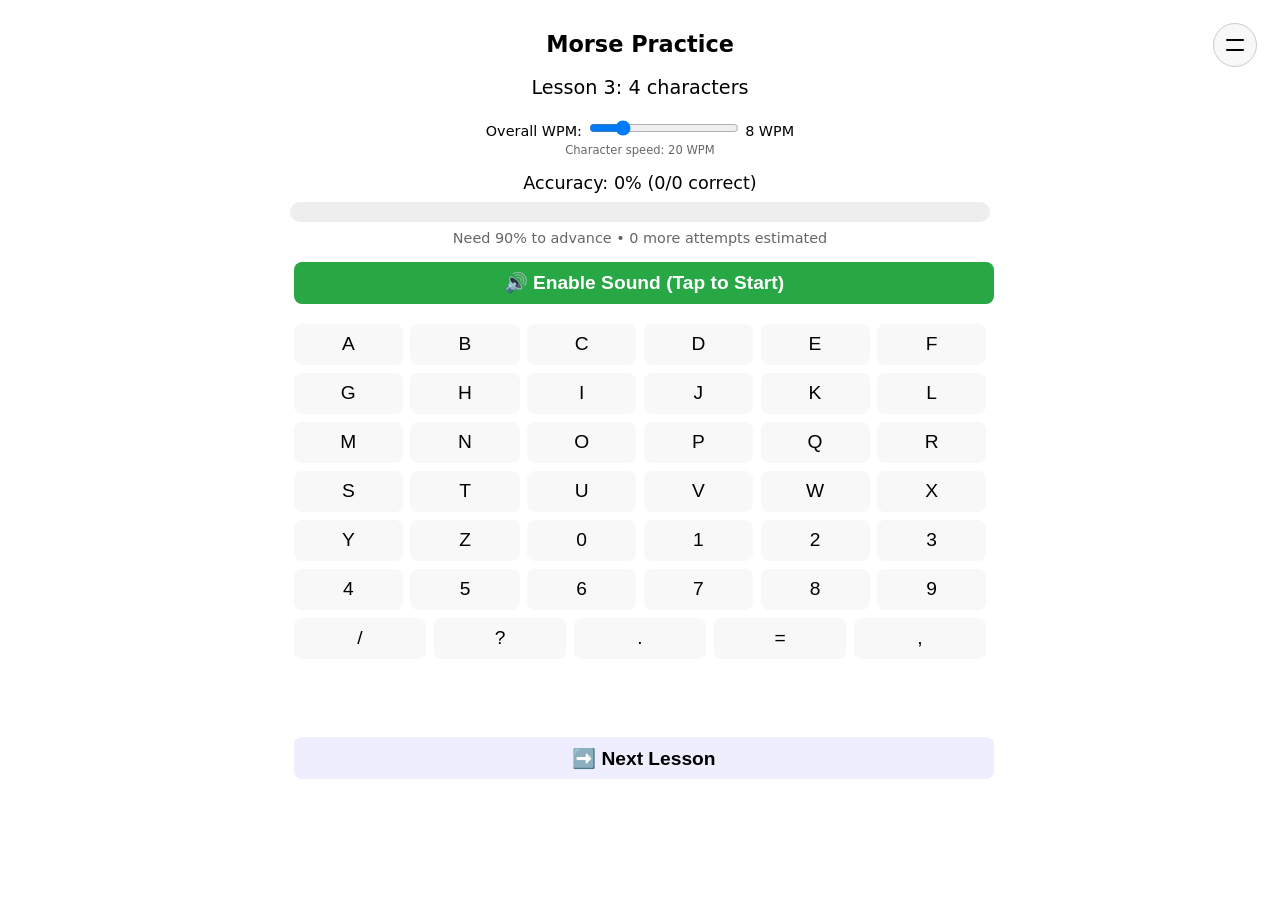
==== index.html @ 19faa591 "Merge pull request #1 from y-a-v-a/claude/update-mobile-sidebar-toggle-011CUVYRSQJaJ8c165e3fvhj Repl" ====
<!DOCTYPE html>
<html lang="en">
<head>
  <meta charset="UTF-8">
  <title>Morse Practice</title>
  <meta name="viewport" content="width=device-width, initial-scale=1">
  <link rel="icon" href="data:,">
  <style>
    /* Color Variables - Light Theme (Default) */
    :root {
      --bg-primary: #ffffff;
      --bg-secondary: #f8f9fa;
      --bg-button: #f8f8f8;
      --bg-button-special: #eef;
      --bg-selected: #e7f3ff;
      --text-primary: #000000;
      --text-secondary: #333333;
      --text-muted: #666666;
      --border-color: #ccc;
      --accent-blue: #007bff;
      --accent-blue-dark: #0056b3;
      --accent-purple: #6f42c1;
      --accent-green: #28a745;
      --accent-yellow: #ffc107;
      --accent-red: #dc3545;
      --progress-bar-bg: #eee;
      --history-day-bg: #e9ecef;
      --overlay-bg: rgba(0, 0, 0, 0.5);
      --drawer-bg: #ffffff;
      --drawer-shadow: rgba(0, 0, 0, 0.3);
      --lesson-completed-bg: #d4edda;
      --lesson-completed-text: #155724;
      --lesson-upcoming-bg: #e2e3e5;
      --lesson-upcoming-text: #6c757d;
    }

    /* Dark Theme */
    @media (prefers-color-scheme: dark) {
      :root {
        --bg-primary: #1a1a1a;
        --bg-secondary: #2d2d2d;
        --bg-button: #3a3a3a;
        --bg-button-special: #2a2a40;
        --bg-selected: #1e3a5f;
        --text-primary: #e0e0e0;
        --text-secondary: #d0d0d0;
        --text-muted: #999999;
        --border-color: #555;
        --accent-blue: #4a9eff;
        --accent-blue-dark: #357abd;
        --accent-purple: #9370db;
        --accent-green: #48d597;
        --accent-yellow: #ffd43b;
        --accent-red: #ff6b6b;
        --progress-bar-bg: #333;
        --history-day-bg: #3a3a3a;
        --overlay-bg: rgba(0, 0, 0, 0.7);
        --drawer-bg: #242424;
        --drawer-shadow: rgba(0, 0, 0, 0.6);
        --lesson-completed-bg: #1e4d2b;
        --lesson-completed-text: #7dffb3;
        --lesson-upcoming-bg: #3a3a3a;
        --lesson-upcoming-text: #999999;
      }
    }

    body {
      font-family: system-ui, sans-serif;
      padding: 1em;
      max-width: 700px;
      margin: auto;
      background-color: var(--bg-primary);
      color: var(--text-primary);
    }
    h1 { font-size: 1.4em; text-align: center; }
    #lessonInfo { text-align: center; margin: 1em 0; font-size: 1.2em; }
    button {
      font-size: 1.2em;
      padding: 0.4em 0.5em;
      margin: 0.2em;
      border-radius: 8px;
      border: 2px solid transparent;
      background: var(--bg-button);
      color: var(--text-primary);
      flex: 1 0 14%;
      transition: all 0.2s ease;
    }
    button.selected {
      font-weight: bold;
      border-color: var(--accent-blue) !important;
      background: var(--bg-selected);
    }
    #playBtn, #nextBtn {
      width: 100%;
      margin-top: 0.6em;
      font-weight: bold;
      background: var(--bg-button-special);
    }
    #keyboard {
      display: flex;
      flex-wrap: wrap;
      justify-content: center;
      margin-top: 1em;
    }
    #output {
      margin-top: 1em;
      font-size: 1.3em;
      text-align: center;
      min-height: 2em;
    }

    /* Progress Drawer Styles */
    .progress-section {
      margin-bottom: 1.5em;
      padding: 0.8em;
      background: var(--bg-secondary);
      border-radius: 8px;
      border-left: 4px solid var(--accent-blue);
    }
    .progress-section h3 {
      margin: 0 0 0.8em 0;
      font-size: 1.1em;
      color: var(--text-secondary);
    }
    .char-grid {
      display: flex;
      flex-wrap: wrap;
      gap: 0.3em;
      margin-top: 0.5em;
    }
    .char-item {
      width: 2.2em;
      height: 2.2em;
      display: flex;
      align-items: center;
      justify-content: center;
      border-radius: 4px;
      font-weight: bold;
      font-size: 0.9em;
      color: white;
    }
    .char-mastered { background: var(--accent-green); color: white; }
    .char-learning { background: var(--accent-yellow); color: #000; }
    .char-trouble { background: var(--accent-red); color: white; }
    .char-unlearned { background: #6c757d; color: white; }

    .history-bar {
      display: flex;
      align-items: end;
      gap: 0.2em;
      height: 50px;
      margin: 0.5em 0;
    }
    .history-day {
      flex: 1;
      background: var(--history-day-bg);
      min-height: 5px;
      border-radius: 2px;
    }
    .history-day.active {
      background: linear-gradient(to top, var(--accent-blue) 0%, var(--accent-blue-dark) 100%);
    }

    .lesson-roadmap {
      display: flex;
      flex-wrap: wrap;
      gap: 0.3em;
      margin-top: 0.5em;
    }
    .lesson-item {
      padding: 0.3em 0.6em;
      border-radius: 15px;
      font-size: 0.8em;
      font-weight: bold;
    }
    .lesson-completed { background: var(--lesson-completed-bg); color: var(--lesson-completed-text); }
    .lesson-current { background: var(--accent-blue); color: white; }
    .lesson-upcoming { background: var(--lesson-upcoming-bg); color: var(--lesson-upcoming-text); }

    /* Toggle Switch Styles */
    .toggle-switch {
      position: relative;
      display: inline-block;
      width: 50px;
      height: 26px;
    }
    .toggle-switch input {
      opacity: 0;
      width: 0;
      height: 0;
    }
    .toggle-slider {
      position: absolute;
      cursor: pointer;
      top: 0;
      left: 0;
      right: 0;
      bottom: 0;
      background-color: var(--border-color);
      transition: 0.3s;
      border-radius: 26px;
    }
    .toggle-slider:before {
      position: absolute;
      content: "";
      height: 20px;
      width: 20px;
      left: 3px;
      bottom: 3px;
      background-color: white;
      transition: 0.3s;
      border-radius: 50%;
    }
    input:checked + .toggle-slider {
      background-color: var(--accent-purple);
    }
    input:checked + .toggle-slider:before {
      transform: translateX(24px);
    }

    /* Additional UI Elements */
    #progressToggle {
      background: var(--bg-button);
      border: 1px solid var(--border-color);
      color: var(--text-primary);
      position: relative;
    }

    /* Two horizontal lines icon */
    #progressToggle::before,
    #progressToggle::after {
      content: "";
      position: absolute;
      left: 50%;
      transform: translateX(-50%);
      width: 18px;
      height: 2px;
      background-color: var(--text-primary);
      border-radius: 1px;
    }

    #progressToggle::before {
      top: 15px;
    }

    #progressToggle::after {
      bottom: 15px;
    }

    #progressBar {
      background: var(--progress-bar-bg);
    }

    #progressOverlay {
      background: var(--overlay-bg);
    }

    #progressDrawer {
      background: var(--drawer-bg);
      box-shadow: -2px 0 10px var(--drawer-shadow);
      color: var(--text-primary);
    }

    #closeProgress {
      color: var(--text-primary);
    }

    #enableAudioBtn {
      background: var(--accent-green);
    }

    #resetProgress {
      background: var(--accent-red);
    }

    input[type="range"] {
      accent-color: var(--accent-blue);
    }

    /* Keyboard key states */
    button.key-neutral {
      background-color: var(--bg-button);
      border-color: transparent;
    }
    button.key-good {
      background-color: #d4edda;
      border-color: var(--accent-green);
    }
    button.key-medium {
      background-color: #fff3cd;
      border-color: var(--accent-yellow);
    }
    button.key-poor {
      background-color: #f8d7da;
      border-color: var(--accent-red);
    }

    @media (prefers-color-scheme: dark) {
      button.key-good {
        background-color: #1e4d2b;
        border-color: var(--accent-green);
      }
      button.key-medium {
        background-color: #4d4520;
        border-color: var(--accent-yellow);
      }
      button.key-poor {
        background-color: #4d1e23;
        border-color: var(--accent-red);
      }
    }

    @media (min-width: 768px) {
      #progressDrawer {
        width: 350px;
        max-width: 350px;
      }
    }
  </style>
</head>
<body>
  <h1>Morse Practice</h1>
  <button id="progressToggle" style="position: absolute; top: 1em; right: 1em; border-radius: 50%; width: 44px; height: 44px; font-size: 1.2em; cursor: pointer; z-index: 1001; display: flex; align-items: center; justify-content: center;"></button>
  <div id="lessonInfo">
    Lesson <span id="lessonNum"></span>: <span id="chars"></span>
  </div>

  <div id="settings" style="text-align: center; margin: 1em 0; font-size: 0.9em;">
    <div>Overall WPM: <input type="range" id="wpmSlider" min="5" max="20" step="1" style="width: min(150px, 60vw); max-width: 150px;">
    <span id="wpmValue"></span> WPM</div>
    <div style="font-size: 0.8em; color: #666; margin-top: 0.3em;">Character speed: 20 WPM</div>
  </div>

  <div id="progress" style="text-align: center; margin: 1em 0;">
    <div id="sessionStats" style="font-size: 1.1em; margin-bottom: 0.5em;">
      Accuracy: <span id="accuracy">0</span>% (<span id="correctCount">0</span>/<span id="totalCount">0</span> correct)
    </div>
    <div id="progressBar" style="width: 100%; border-radius: 10px; height: 20px; margin: 0.5em 0;">
      <div id="progressFill" style="width: 0%; background: linear-gradient(90deg, #ff6b6b, #feca57, #48dbfb, #0abde3); height: 100%; border-radius: 10px; transition: width 0.3s;"></div>
    </div>
    <div id="advanceInfo" style="font-size: 0.9em; color: var(--text-muted);">
      Need 90% to advance • <span id="estimatedAttempts">0</span> more attempts estimated
    </div>
  </div>

  <button id="enableAudioBtn" style="display: none; width: 100%; color: white; font-weight: bold; margin-top: 0.6em;">🔊 Enable Sound (Tap to Start)</button>
  <button id="playBtn">🔊 Play Character</button>
  <div id="keyboard"></div>
  <div id="output"></div>
  <button id="nextBtn">➡️ Next Lesson</button>

  <!-- Progress Drawer -->
  <div id="progressOverlay" style="display: none; position: fixed; top: 0; left: 0; width: 100%; height: 100%; z-index: 1000;"></div>
  <div id="progressDrawer" style="position: fixed; top: 0; right: -100%; width: 80%; max-width: 350px; height: 100%; z-index: 1002; transition: right 0.3s ease; overflow-y: auto;">
    <div style="padding: 1em;">
      <div style="display: flex; justify-content: space-between; align-items: center; margin-bottom: 1em; border-bottom: 1px solid var(--border-color); padding-bottom: 0.5em;">
        <h2 style="margin: 0; font-size: 1.3em;">Progress Insights</h2>
        <button id="closeProgress" style="background: none; border: none; font-size: 1.5em; cursor: pointer; padding: 0.2em;">×</button>
      </div>

      <div id="progressContent">
        <!-- Session Overview -->
        <div class="progress-section">
          <h3>Current Session</h3>
          <div style="font-size: 1.1em; margin-bottom: 0.5em;">
            <strong>Lesson <span id="drawerLessonNum">1</span></strong>
          </div>
          <div style="margin-bottom: 0.3em;">
            Accuracy: <strong><span id="drawerAccuracy">0</span>%</strong> (<span id="drawerCorrect">0</span>/<span id="drawerTotal">0</span>)
          </div>
          <div style="font-size: 0.9em; color: var(--text-muted);">
            <span id="drawerEstimate">0</span> attempts to advance
          </div>
        </div>

        <!-- Character Mastery -->
        <div class="progress-section">
          <h3>Character Mastery</h3>
          <div id="characterMastery">
            <!-- Character grid will be populated by JavaScript -->
          </div>
          <div style="margin-top: 0.8em; font-size: 0.8em; color: var(--text-muted);">
            🟢 Mastered ≥85% • 🟡 Learning ≥60% • 🔴 Needs Practice &lt;60% • ⚫ Not Started
          </div>
        </div>

        <!-- Learning History -->
        <div class="progress-section">
          <h3>7-Day Practice History</h3>
          <div id="practiceHistory">
            <div class="history-bar" id="historyChart">
              <!-- History bars will be populated by JavaScript -->
            </div>
            <div style="font-size: 0.8em; color: var(--text-muted); text-align: center;">
              Last 7 days
            </div>
          </div>
          <div style="margin-top: 0.8em;">
            <div>Total Characters Mastered: <strong><span id="totalMastered">0</span></strong></div>
            <div>Lessons Completed: <strong><span id="lessonsCompleted">0</span></strong></div>
          </div>
        </div>

        <!-- Lesson Roadmap -->
        <div class="progress-section">
          <h3>Koch Method Progress</h3>
          <div id="lessonRoadmap">
            <!-- Lesson items will be populated by JavaScript -->
          </div>
          <div style="margin-top: 0.8em; font-size: 0.9em; color: var(--text-muted);">
            Next characters to learn: <strong><span id="nextChars">-</span></strong>
          </div>
        </div>

        <!-- Keyboard Settings -->
        <div class="progress-section" style="border-left-color: var(--accent-purple);">
          <h3>Keyboard Settings</h3>
          <div style="display: flex; justify-content: space-between; align-items: center; margin-bottom: 0.5em;">
            <div>
              <div style="font-weight: bold; margin-bottom: 0.3em;">Randomize Order</div>
              <div style="font-size: 0.85em; color: var(--text-muted);">Prevents memorizing by position</div>
            </div>
            <label class="toggle-switch">
              <input type="checkbox" id="keyboardRandomToggle">
              <span class="toggle-slider"></span>
            </label>
          </div>
        </div>

        <!-- Reset Progress -->
        <div class="progress-section" style="border-left-color: var(--accent-red);">
          <h3>Reset Progress</h3>
          <div style="margin-bottom: 0.8em; font-size: 0.9em; color: var(--text-muted);">
            This will clear all your progress data, statistics, and reset you back to lesson 1.
          </div>
          <button id="resetProgress" style="color: white; border: none; padding: 0.6em 1.2em; border-radius: 6px; font-weight: bold; cursor: pointer; width: 100%;">
            🗑️ Reset All Progress
          </button>
        </div>
      </div>
    </div>
  </div>

<script>
const lessons = [
  ["K","M"], ["K","M","R"], ["K","M","R","S"], ["K","M","R","S","U"],
  ["K","M","R","S","U","A"], ["K","M","R","S","U","A","P"],
  ["K","M","R","S","U","A","P","T"], ["K","M","R","S","U","A","P","T","L"],
  ["K","M","R","S","U","A","P","T","L","O"],
  ["K","M","R","S","U","A","P","T","L","O","W"],
  ["K","M","R","S","U","A","P","T","L","O","W","I"],
  ["K","M","R","S","U","A","P","T","L","O","W","I","N"],
  ["K","M","R","S","U","A","P","T","L","O","W","I","N","J"],
  ["K","M","R","S","U","A","P","T","L","O","W","I","N","J","E"],
  ["K","M","R","S","U","A","P","T","L","O","W","I","N","J","E","F"],
  ["K","M","R","S","U","A","P","T","L","O","W","I","N","J","E","F","0"],
  ["K","M","R","S","U","A","P","T","L","O","W","I","N","J","E","F","0","Y"],
  ["K","M","R","S","U","A","P","T","L","O","W","I","N","J","E","F","0","Y","V"],
  ["K","M","R","S","U","A","P","T","L","O","W","I","N","J","E","F","0","Y","V","G"],
  ["K","M","R","S","U","A","P","T","L","O","W","I","N","J","E","F","0","Y","V","G","5"],
  ["K","M","R","S","U","A","P","T","L","O","W","I","N","J","E","F","0","Y","V","G","5","/"],
  ["K","M","R","S","U","A","P","T","L","O","W","I","N","J","E","F","0","Y","V","G","5","/","Q"],
  ["K","M","R","S","U","A","P","T","L","O","W","I","N","J","E","F","0","Y","V","G","5","/","Q","9"],
  ["K","M","R","S","U","A","P","T","L","O","W","I","N","J","E","F","0","Y","V","G","5","/","Q","9","Z"],
  ["K","M","R","S","U","A","P","T","L","O","W","I","N","J","E","F","0","Y","V","G","5","/","Q","9","Z","H"],
  ["K","M","R","S","U","A","P","T","L","O","W","I","N","J","E","F","0","Y","V","G","5","/","Q","9","Z","H","3"],
  ["K","M","R","S","U","A","P","T","L","O","W","I","N","J","E","F","0","Y","V","G","5","/","Q","9","Z","H","3","8"],
  ["K","M","R","S","U","A","P","T","L","O","W","I","N","J","E","F","0","Y","V","G","5","/","Q","9","Z","H","3","8","B"],
  ["K","M","R","S","U","A","P","T","L","O","W","I","N","J","E","F","0","Y","V","G","5","/","Q","9","Z","H","3","8","B","?"],
  ["K","M","R","S","U","A","P","T","L","O","W","I","N","J","E","F","0","Y","V","G","5","/","Q","9","Z","H","3","8","B","?","4"],
  ["K","M","R","S","U","A","P","T","L","O","W","I","N","J","E","F","0","Y","V","G","5","/","Q","9","Z","H","3","8","B","?","4","2"],
  ["K","M","R","S","U","A","P","T","L","O","W","I","N","J","E","F","0","Y","V","G","5","/","Q","9","Z","H","3","8","B","?","4","2","7"],
  ["K","M","R","S","U","A","P","T","L","O","W","I","N","J","E","F","0","Y","V","G","5","/","Q","9","Z","H","3","8","B","?","4","2","7","C"],
  ["K","M","R","S","U","A","P","T","L","O","W","I","N","J","E","F","0","Y","V","G","5","/","Q","9","Z","H","3","8","B","?","4","2","7","C","1"],
  ["K","M","R","S","U","A","P","T","L","O","W","I","N","J","E","F","0","Y","V","G","5","/","Q","9","Z","H","3","8","B","?","4","2","7","C","1","D"],
  ["K","M","R","S","U","A","P","T","L","O","W","I","N","J","E","F","0","Y","V","G","5","/","Q","9","Z","H","3","8","B","?","4","2","7","C","1","D","6"],
  ["K","M","R","S","U","A","P","T","L","O","W","I","N","J","E","F","0","Y","V","G","5","/","Q","9","Z","H","3","8","B","?","4","2","7","C","1","D","6","X"],
  ["K","M","R","S","U","A","P","T","L","O","W","I","N","J","E","F","0","Y","V","G","5","/","Q","9","Z","H","3","8","B","?","4","2","7","C","1","D","6","X","="],
  ["K","M","R","S","U","A","P","T","L","O","W","I","N","J","E","F","0","Y","V","G","5","/","Q","9","Z","H","3","8","B","?","4","2","7","C","1","D","6","X","=","."],
  ["K","M","R","S","U","A","P","T","L","O","W","I","N","J","E","F","0","Y","V","G","5","/","Q","9","Z","H","3","8","B","?","4","2","7","C","1","D","6","X","=",".",","]
];

let lesson = parseInt(localStorage.getItem("lesson") || "2"); // Start at lesson 3 (K,M,R,S)
let correct = 0, total = 0;
const characterWPM = 20;
let overallWPM = parseInt(localStorage.getItem("overallWPM") || "8");
const dot = 1.2 / characterWPM;
const charSpacing = 3 * dot; // Standard 3-dot spacing between characters
const wordSpacing = 7 * dot; // Standard 7-dot spacing between words
let farnsworthCharSpacing = (60 / (overallWPM * 5)) - (60 / (characterWPM * 5)); // Extra spacing for Farnsworth

// Character accuracy tracking
let charStats = JSON.parse(localStorage.getItem("charStats") || "{}");

// Session history tracking
let sessionHistory = JSON.parse(localStorage.getItem("sessionHistory") || "[]");

function updateCharStats(char, wasCorrect) {
  if (!charStats[char]) {
    charStats[char] = { correct: 0, total: 0 };
  }
  charStats[char].total++;
  if (wasCorrect) charStats[char].correct++;
  localStorage.setItem("charStats", JSON.stringify(charStats));
}

function getCharAccuracy(char) {
  const stats = charStats[char];
  return stats ? (stats.total > 0 ? Math.round((stats.correct / stats.total) * 100) : 0) : 0;
}

function saveSessionData() {
  const sessionData = {
    date: new Date().toISOString().split('T')[0],
    lesson: lesson + 1,
    accuracy: total > 0 ? Math.round((correct / total) * 100) : 0,
    correct: correct,
    total: total,
    overallWPM: overallWPM,
    timestamp: Date.now()
  };

  // Add to session history (keep last 30 sessions)
  sessionHistory.push(sessionData);
  if (sessionHistory.length > 30) {
    sessionHistory = sessionHistory.slice(-30);
  }
  localStorage.setItem("sessionHistory", JSON.stringify(sessionHistory));
}

const morseMap = {
  A: ".-", B: "-...", C: "-.-.", D: "-..", E: ".", F: "..-.",
  G: "--.", H: "....", I: "..", J: ".---", K: "-.-", L: ".-..",
  M: "--", N: "-.", O: "---", P: ".--.", Q: "--.-", R: ".-.",
  S: "...", T: "-", U: "..-", V: "...-", W: ".--", X: "-..-",
  Y: "-.--", Z: "--..",
  "0": "-----","1": ".----","2": "..---","3": "...--","4": "....-",
  "5": ".....","6": "-....","7": "--...","8": "---..","9": "----.",
  "/": "-..-.","?": "..--..","=": "-...-",".": ".-.-.-",",": "--..--"
};

// Global AudioContext (created on first user interaction for iOS compatibility)
let audioContext = null;
let audioEnabled = false;

function initAudioContext() {
  if (!audioContext) {
    audioContext = new (window.AudioContext || window.webkitAudioContext)();
  }
  // Always call resume() to ensure context is running (required for iOS Safari)
  // iOS Safari creates AudioContext in 'suspended' state by default
  if (audioContext.state !== 'running') {
    return audioContext.resume();
  }
  return Promise.resolve();
}

// Test audio by playing a very short silent tone to "unlock" iOS audio
function enableAudio() {
  return initAudioContext().then(() => {
    // Play a very short, almost silent test tone to unlock audio on iOS
    const osc = audioContext.createOscillator();
    const gain = audioContext.createGain();
    osc.connect(gain);
    gain.connect(audioContext.destination);
    gain.gain.value = 0.01; // Very quiet
    osc.frequency.value = 600;
    osc.start();
    osc.stop(audioContext.currentTime + 0.05); // 50ms
    audioEnabled = true;
  });
}

function playMorse(char) {
  const code = morseMap[char];
  if (!code) return;

  // Ensure audio is initialized
  if (!audioEnabled) {
    initAudioContext().then(() => {
      playMorseInternal(char, code);
    });
  } else {
    playMorseInternal(char, code);
  }
}

function playMorseInternal(char, code) {
  const osc = audioContext.createOscillator();
  const gain = audioContext.createGain();
  osc.connect(gain); gain.connect(audioContext.destination);
  osc.frequency.value = 600; osc.start();
  let t = 0;

  // Play character at full speed
  for (let i = 0; i < code.length; i++) {
    const s = code[i];
    gain.gain.setValueAtTime(1, audioContext.currentTime + t);
    t += (s === "." ? dot : 3 * dot);
    gain.gain.setValueAtTime(0, audioContext.currentTime + t);
    if (i < code.length - 1) t += dot; // Inter-element spacing
  }

  // Add Farnsworth spacing after character (if overall WPM < character WPM)
  if (overallWPM < characterWPM) {
    t += Math.max(0, farnsworthCharSpacing);
  } else {
    t += charSpacing; // Standard spacing
  }

  osc.stop(audioContext.currentTime + t);
}

function updateLesson() {
  document.getElementById("lessonNum").textContent = lesson+1;
  // Hide the character list - students must learn by sound only
  document.getElementById("chars").textContent = `${lessons[lesson].length} characters`;
  updateProgressDisplay();
}

function updateProgressDisplay() {
  const accuracy = total > 0 ? Math.round((correct / total) * 100) : 0;
  const progressPercent = Math.min(100, (accuracy / 90) * 100);

  document.getElementById("accuracy").textContent = accuracy;
  document.getElementById("correctCount").textContent = correct;
  document.getElementById("totalCount").textContent = total;
  document.getElementById("progressFill").style.width = progressPercent + "%";

  // Estimate attempts needed to reach 90%
  let estimatedAttempts = 0;
  if (accuracy < 90 && total > 0) {
    const targetCorrect = Math.ceil(0.9 * (total + estimatedAttempts));
    estimatedAttempts = Math.max(0, targetCorrect - correct);
    if (estimatedAttempts === 0) estimatedAttempts = Math.ceil((9 * total - 10 * correct) / 1);
  }

  document.getElementById("estimatedAttempts").textContent = estimatedAttempts;

  // Update color based on accuracy
  const progressFill = document.getElementById("progressFill");
  if (accuracy >= 90) {
    progressFill.style.background = "#0abde3";
  } else if (accuracy >= 70) {
    progressFill.style.background = "#feca57";
  } else {
    progressFill.style.background = "#ff6b6b";
  }
}

function updateWPMDisplay() {
  document.getElementById("wpmSlider").value = overallWPM;
  document.getElementById("wpmValue").textContent = overallWPM;
}

updateLesson();
updateWPMDisplay();
updateCharacterKeyboard();

// Check if we need to show the "Enable Audio" button (iOS/Safari detection)
const enableAudioBtn = document.getElementById("enableAudioBtn");
const playBtn = document.getElementById("playBtn");

// Show enable button on first load if audio not yet enabled
if (!audioEnabled) {
  enableAudioBtn.style.display = "block";
  playBtn.style.display = "none";
}

// Enable Audio button handler
enableAudioBtn.onclick = () => {
  enableAudio().then(() => {
    enableAudioBtn.style.display = "none";
    playBtn.style.display = "block";
    // Optionally play a test character
    const testChar = lessons[lesson][0];
    currentChar = testChar;
    playMorse(testChar);
  }).catch(err => {
    console.error("Failed to enable audio:", err);
    alert("Failed to enable audio. Please check your device settings.");
  });
};

// WPM slider event handler
document.getElementById("wpmSlider").oninput = (e) => {
  overallWPM = parseInt(e.target.value);
  farnsworthCharSpacing = (60 / (overallWPM * 5)) - (60 / (characterWPM * 5));
  localStorage.setItem("overallWPM", overallWPM);
  updateWPMDisplay();
};

let currentChar = null;
document.getElementById("playBtn").onclick = () => {
  const currentLessonChars = lessons[lesson];
  const previousChars = lesson > 0 ? lessons[lesson - 1] : [];

  // Mix 70% current lesson chars + 30% previous chars for review
  const mixedChars = [...currentLessonChars];
  if (previousChars.length > 0) {
    const reviewCount = Math.max(1, Math.floor(currentLessonChars.length * 0.3));
    for (let i = 0; i < reviewCount; i++) {
      const reviewChar = previousChars[Math.floor(Math.random() * previousChars.length)];
      if (!mixedChars.includes(reviewChar)) {
        mixedChars.push(reviewChar);
      }
    }
  }

  currentChar = mixedChars[Math.floor(Math.random() * mixedChars.length)];
  document.getElementById("output").textContent = ""; // Clear previous feedback
  clearSelectedButton(); // Clear previously selected button
  playMorse(currentChar);
};

// Keyboard order management
const DEFAULT_KEYBOARD_ORDER = "ABCDEFGHIJKLMNOPQRSTUVWXYZ0123456789/?.=,";

function shuffleArray(array) {
  const shuffled = [...array];
  for (let i = shuffled.length - 1; i > 0; i--) {
    const j = Math.floor(Math.random() * (i + 1));
    [shuffled[i], shuffled[j]] = [shuffled[j], shuffled[i]];
  }
  return shuffled;
}

function buildKeyboard(order) {
  const kb = document.getElementById("keyboard");
  kb.innerHTML = ""; // Clear existing buttons

  for (let c of order) {
    const b = document.createElement("button");
    b.textContent = c;
    b.id = `key-${c}`;
    b.onclick = () => checkGuess(c);
    kb.appendChild(b);
  }

  // Reapply color coding after rebuild
  updateCharacterKeyboard();
}

// Initial keyboard build - restore from localStorage if available
function initializeKeyboard() {
  const isRandom = localStorage.getItem("isKeyboardRandom") === "true";
  const savedOrder = localStorage.getItem("keyboardRandomOrder");

  if (isRandom && savedOrder) {
    buildKeyboard(savedOrder);
    document.getElementById("keyboardRandomToggle").checked = true;
  } else {
    buildKeyboard(DEFAULT_KEYBOARD_ORDER);
    document.getElementById("keyboardRandomToggle").checked = false;
  }
}

initializeKeyboard();

function updateCharacterKeyboard() {
  // Color-code keys based on individual character accuracy
  const currentChars = lessons[lesson];
  for (let c of "ABCDEFGHIJKLMNOPQRSTUVWXYZ0123456789/?.=,") {
    const key = document.getElementById(`key-${c}`);
    if (!key) continue; // Skip if key doesn't exist

    // Remove all key state classes
    key.classList.remove('key-neutral', 'key-good', 'key-medium', 'key-poor');

    if (currentChars.includes(c)) {
      const accuracy = getCharAccuracy(c);
      const stats = charStats[c];

      if (!stats || stats.total < 3) {
        // Not enough data - neutral
        key.classList.add('key-neutral');
      } else if (accuracy >= 85) {
        // Good accuracy - green
        key.classList.add('key-good');
      } else if (accuracy >= 60) {
        // Medium accuracy - yellow
        key.classList.add('key-medium');
      } else {
        // Poor accuracy - red (needs practice)
        key.classList.add('key-poor');
      }

      // Add accuracy info to title
      if (stats && stats.total > 0) {
        key.title = `${c}: ${accuracy}% (${stats.correct}/${stats.total})`;
      }
    } else {
      // Reset style for characters not in current lesson
      key.classList.add('key-neutral');
      key.title = "";
    }
  }
}

function clearSelectedButton() {
  // Remove selected class from all keyboard buttons
  const allButtons = document.querySelectorAll("#keyboard button");
  allButtons.forEach(btn => btn.classList.remove("selected"));
}

function checkGuess(g) {
  if (!currentChar) return;

  // Highlight the selected button
  clearSelectedButton();
  const selectedButton = document.getElementById(`key-${g}`);
  if (selectedButton) {
    selectedButton.classList.add("selected");
  }

  total++;
  const wasCorrect = g === currentChar;

  if (wasCorrect) {
    correct++;
    document.getElementById("output").textContent = "✅ Correct!";
  } else {
    document.getElementById("output").textContent = `❌ Wrong, it was ${currentChar}`;
  }

  updateCharStats(currentChar, wasCorrect);
  updateProgressDisplay();
  updateCharacterKeyboard();
  autoSaveCheck();
  currentChar = null; // reset until next play
}

document.getElementById("nextBtn").onclick = () => {
  const accuracy = total > 0 ? Math.round((correct / total) * 100) : 0;
  if (accuracy >= 90 && lesson < lessons.length-1) {
    // Save session data before advancing
    saveSessionData();

    lesson++;
    localStorage.setItem("lesson", lesson);
    correct = 0; total = 0;
    updateLesson();
    updateCharacterKeyboard();
    document.getElementById("output").textContent = "Advanced to next lesson!";
  } else {
    document.getElementById("output").textContent = "Need ≥90% accuracy to advance.";
  }
};

// Auto-save session data periodically (every 10 correct answers)
let lastSaveCount = 0;
function autoSaveCheck() {
  if (correct > 0 && correct % 10 === 0 && correct !== lastSaveCount) {
    saveSessionData();
    lastSaveCount = correct;
  }
}

// Progress Drawer Functionality
function toggleProgressDrawer() {
  const drawer = document.getElementById("progressDrawer");
  const overlay = document.getElementById("progressOverlay");

  if (drawer.style.right === "0px") {
    // Close drawer
    drawer.style.right = "-100%";
    overlay.style.display = "none";
  } else {
    // Open drawer and update content
    updateProgressContent();
    drawer.style.right = "0px";
    overlay.style.display = "block";
  }
}

function updateProgressContent() {
  // Update session overview
  document.getElementById("drawerLessonNum").textContent = lesson + 1;
  document.getElementById("drawerAccuracy").textContent = total > 0 ? Math.round((correct / total) * 100) : 0;
  document.getElementById("drawerCorrect").textContent = correct;
  document.getElementById("drawerTotal").textContent = total;

  const accuracy = total > 0 ? Math.round((correct / total) * 100) : 0;
  let estimatedAttempts = 0;
  if (accuracy < 90 && total > 0) {
    const targetCorrect = Math.ceil(0.9 * (total + estimatedAttempts));
    estimatedAttempts = Math.max(0, targetCorrect - correct);
    if (estimatedAttempts === 0) estimatedAttempts = Math.ceil((9 * total - 10 * correct) / 1);
  }
  document.getElementById("drawerEstimate").textContent = estimatedAttempts;

  // Update character mastery
  updateCharacterMasteryDisplay();

  // Update practice history
  updatePracticeHistoryDisplay();

  // Update lesson roadmap
  updateLessonRoadmapDisplay();
}

function updateCharacterMasteryDisplay() {
  const container = document.getElementById("characterMastery");
  const currentChars = lessons[lesson];
  const allChars = "KMRSUAPTLOWINJEF0YVG5/Q9ZH38B?427C1D6X=.,";

  let html = '<div class="char-grid">';

  for (let char of allChars) {
    const stats = charStats[char];
    const accuracy = stats ? (stats.total > 0 ? Math.round((stats.correct / stats.total) * 100) : 0) : 0;

    let className = "char-unlearned";
    if (currentChars.includes(char) || (lesson > 0 && lessons[lesson-1] && lessons[lesson-1].includes(char))) {
      if (!stats || stats.total < 3) {
        className = "char-unlearned";
      } else if (accuracy >= 85) {
        className = "char-mastered";
      } else if (accuracy >= 60) {
        className = "char-learning";
      } else {
        className = "char-trouble";
      }
    }

    const title = stats && stats.total > 0 ? `${char}: ${accuracy}% (${stats.correct}/${stats.total})` : `${char}: Not practiced`;
    html += `<div class="char-item ${className}" title="${title}">${char}</div>`;
  }

  html += '</div>';
  container.innerHTML = html;

  // Update mastery count
  const masteredCount = Object.keys(charStats).filter(char => {
    const stats = charStats[char];
    return stats && stats.total >= 3 && (stats.correct / stats.total) >= 0.85;
  }).length;
  document.getElementById("totalMastered").textContent = masteredCount;
  document.getElementById("lessonsCompleted").textContent = lesson;
}

function updatePracticeHistoryDisplay() {
  const historyChart = document.getElementById("historyChart");
  const today = new Date();
  let html = '';

  for (let i = 6; i >= 0; i--) {
    const date = new Date(today);
    date.setDate(date.getDate() - i);
    const dateStr = date.toISOString().split('T')[0];

    const dayData = sessionHistory.filter(session => session.date === dateStr);
    const totalAccuracy = dayData.length > 0 ?
      dayData.reduce((sum, session) => sum + session.accuracy, 0) / dayData.length : 0;

    const height = Math.max(5, (totalAccuracy / 100) * 45);
    const className = dayData.length > 0 ? "history-day active" : "history-day";

    html += `<div class="${className}" style="height: ${height}px;" title="${dateStr}: ${Math.round(totalAccuracy)}% avg accuracy"></div>`;
  }

  historyChart.innerHTML = html;
}

function updateLessonRoadmapDisplay() {
  const roadmapContainer = document.getElementById("lessonRoadmap");
  let html = '<div class="lesson-roadmap">';

  // Show lessons around current lesson
  const startLesson = Math.max(0, lesson - 2);
  const endLesson = Math.min(lessons.length - 1, lesson + 5);

  for (let i = startLesson; i <= endLesson; i++) {
    let className = "lesson-upcoming";
    if (i < lesson) className = "lesson-completed";
    else if (i === lesson) className = "lesson-current";

    html += `<div class="lesson-item ${className}">L${i + 1}</div>`;
  }

  html += '</div>';
  roadmapContainer.innerHTML = html;

  // Update next characters
  if (lesson < lessons.length - 1) {
    const nextLessonChars = lessons[lesson + 1];
    const currentChars = lessons[lesson];
    const newChars = nextLessonChars.filter(char => !currentChars.includes(char));
    document.getElementById("nextChars").textContent = newChars.join(", ") || "None";
  } else {
    document.getElementById("nextChars").textContent = "Course Complete!";
  }
}

// Reset progress functionality
function resetProgress() {
  if (confirm("Are you sure you want to reset all progress? This action cannot be undone.\n\nThis will:\n• Reset to lesson 1\n• Clear all character statistics\n• Remove session history\n• Reset WPM to default\n• Reset keyboard to alphabetical order")) {
    // Clear localStorage
    localStorage.removeItem("lesson");
    localStorage.removeItem("charStats");
    localStorage.removeItem("sessionHistory");
    localStorage.removeItem("overallWPM");
    localStorage.removeItem("keyboardRandomOrder");
    localStorage.removeItem("isKeyboardRandom");

    // Reset global variables
    lesson = 2; // Lesson 3 (K,M,R,S)
    correct = 0;
    total = 0;
    overallWPM = 8;
    charStats = {};
    sessionHistory = [];
    farnsworthCharSpacing = (60 / (overallWPM * 5)) - (60 / (characterWPM * 5));

    // Update UI
    updateLesson();
    updateWPMDisplay();
    initializeKeyboard(); // Reset keyboard to alphabetical
    updateCharacterKeyboard();
    updateProgressContent();

    // Close drawer and show success message
    toggleProgressDrawer();
    document.getElementById("output").textContent = "✅ Progress reset! Starting fresh from lesson 1.";
  }
}

// Keyboard randomization toggle
function toggleKeyboardOrder() {
  const toggle = document.getElementById("keyboardRandomToggle");
  const isRandom = toggle.checked;

  if (isRandom) {
    // Generate and save random order
    const randomOrder = shuffleArray(DEFAULT_KEYBOARD_ORDER.split("")).join("");
    localStorage.setItem("keyboardRandomOrder", randomOrder);
    localStorage.setItem("isKeyboardRandom", "true");
    buildKeyboard(randomOrder);
  } else {
    // Clear random order and use alphabetical
    localStorage.removeItem("keyboardRandomOrder");
    localStorage.setItem("isKeyboardRandom", "false");
    buildKeyboard(DEFAULT_KEYBOARD_ORDER);
  }
}

// Event listeners for progress drawer
document.getElementById("progressToggle").onclick = toggleProgressDrawer;
document.getElementById("closeProgress").onclick = toggleProgressDrawer;
document.getElementById("progressOverlay").onclick = toggleProgressDrawer;
document.getElementById("resetProgress").onclick = resetProgress;
document.getElementById("keyboardRandomToggle").onchange = toggleKeyboardOrder;
</script>
</body>
</html>
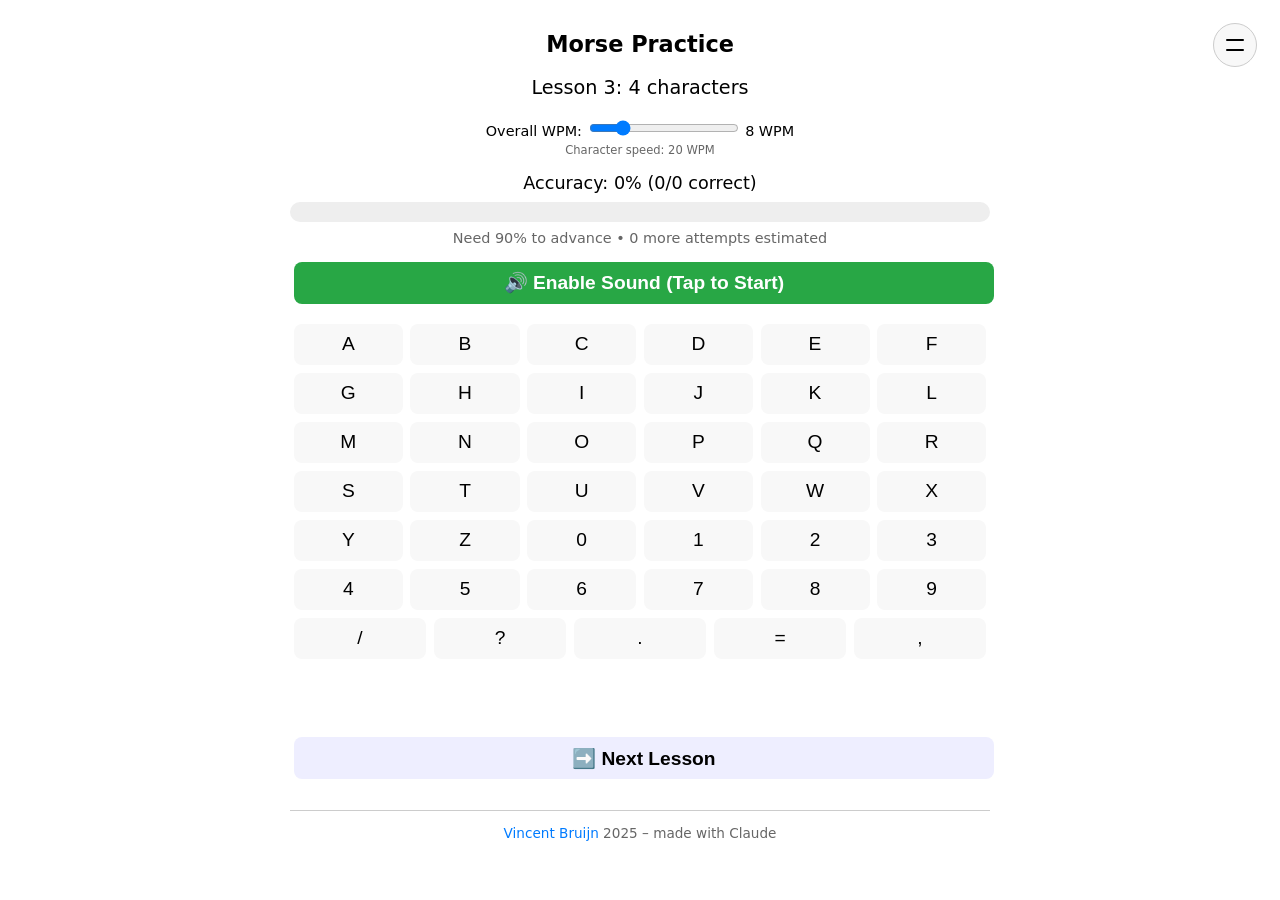
==== commit 64736e9b: "Merge branch 'main' into claude/add-footer-credits-011CUVZsx46jCTMRC6UqDrWM" ====
--- a/index.html
+++ b/index.html
@@ -316,6 +316,229 @@
         max-width: 350px;
       }
     }
+
+    /* Main Layout Styles */
+    #progressToggle {
+      position: absolute;
+      top: 1em;
+      right: 1em;
+      border-radius: 50%;
+      width: 44px;
+      height: 44px;
+      font-size: 1.2em;
+      cursor: pointer;
+      z-index: 1001;
+      display: flex;
+      align-items: center;
+      justify-content: center;
+    }
+
+    #settings {
+      text-align: center;
+      margin: 1em 0;
+      font-size: 0.9em;
+    }
+
+    #wpmSlider {
+      width: min(150px, 60vw);
+      max-width: 150px;
+    }
+
+    .char-speed-label {
+      font-size: 0.8em;
+      color: var(--text-muted);
+      margin-top: 0.3em;
+    }
+
+    @media (prefers-color-scheme: dark) {
+      .char-speed-label {
+        color: var(--text-muted);
+      }
+    }
+
+    #progress {
+      text-align: center;
+      margin: 1em 0;
+    }
+
+    #sessionStats {
+      font-size: 1.1em;
+      margin-bottom: 0.5em;
+    }
+
+    #progressBar {
+      width: 100%;
+      border-radius: 10px;
+      height: 20px;
+      margin: 0.5em 0;
+    }
+
+    #progressFill {
+      width: 0%;
+      background: linear-gradient(90deg, #ff6b6b, #feca57, #48dbfb, #0abde3);
+      height: 100%;
+      border-radius: 10px;
+      transition: width 0.3s;
+    }
+
+    #advanceInfo {
+      font-size: 0.9em;
+      color: var(--text-muted);
+    }
+
+    #enableAudioBtn {
+      display: none;
+      width: 100%;
+      color: white;
+      font-weight: bold;
+      margin-top: 0.6em;
+    }
+
+    /* Footer Styles */
+    footer {
+      margin-top: 2em;
+      padding: 1em 0;
+      text-align: center;
+      font-size: 0.85em;
+      color: var(--text-muted);
+      border-top: 1px solid var(--border-color);
+    }
+
+    footer a {
+      color: var(--accent-blue);
+      text-decoration: none;
+    }
+
+    footer a:hover {
+      text-decoration: underline;
+    }
+
+    /* Progress Drawer Structure */
+    #progressOverlay {
+      display: none;
+      position: fixed;
+      top: 0;
+      left: 0;
+      width: 100%;
+      height: 100%;
+      z-index: 1000;
+    }
+
+    #progressDrawer {
+      position: fixed;
+      top: 0;
+      right: -100%;
+      width: 80%;
+      max-width: 350px;
+      height: 100%;
+      z-index: 1002;
+      transition: right 0.3s ease;
+      overflow-y: auto;
+    }
+
+    .drawer-content {
+      padding: 1em;
+    }
+
+    .drawer-header {
+      display: flex;
+      justify-content: space-between;
+      align-items: center;
+      margin-bottom: 1em;
+      border-bottom: 1px solid var(--border-color);
+      padding-bottom: 0.5em;
+    }
+
+    .drawer-header h2 {
+      margin: 0;
+      font-size: 1.3em;
+    }
+
+    #closeProgress {
+      background: none;
+      border: none;
+      font-size: 1.5em;
+      cursor: pointer;
+      padding: 0.2em;
+    }
+
+    /* Progress Section Elements */
+    .session-lesson {
+      font-size: 1.1em;
+      margin-bottom: 0.5em;
+    }
+
+    .session-accuracy {
+      margin-bottom: 0.3em;
+    }
+
+    .session-estimate {
+      font-size: 0.9em;
+      color: var(--text-muted);
+    }
+
+    .mastery-legend {
+      margin-top: 0.8em;
+      font-size: 0.8em;
+      color: var(--text-muted);
+    }
+
+    .history-days-label {
+      font-size: 0.8em;
+      color: var(--text-muted);
+      text-align: center;
+    }
+
+    .history-totals {
+      margin-top: 0.8em;
+    }
+
+    .roadmap-next {
+      margin-top: 0.8em;
+      font-size: 0.9em;
+      color: var(--text-muted);
+    }
+
+    .progress-section.keyboard-settings {
+      border-left-color: var(--accent-purple);
+    }
+
+    .keyboard-toggle-wrapper {
+      display: flex;
+      justify-content: space-between;
+      align-items: center;
+      margin-bottom: 0.5em;
+    }
+
+    .keyboard-toggle-title {
+      font-weight: bold;
+      margin-bottom: 0.3em;
+    }
+
+    .keyboard-toggle-desc {
+      font-size: 0.85em;
+      color: var(--text-muted);
+    }
+
+    .progress-section.reset-section {
+      border-left-color: var(--accent-red);
+    }
+
+    .reset-warning {
+      margin-bottom: 0.8em;
+      font-size: 0.9em;
+      color: var(--text-muted);
+    }
+
+    #resetProgress {
+      color: white;
+      border: none;
+      padding: 0.6em 1.2em;
+      border-radius: 6px;
+      font-weight: bold;
+      cursor: pointer;
+      width: 100%;
+    }
   </style>
 </head>
 <body>
@@ -325,50 +548,54 @@
     Lesson <span id="lessonNum"></span>: <span id="chars"></span>
   </div>
 
-  <div id="settings" style="text-align: center; margin: 1em 0; font-size: 0.9em;">
-    <div>Overall WPM: <input type="range" id="wpmSlider" min="5" max="20" step="1" style="width: min(150px, 60vw); max-width: 150px;">
+  <div id="settings">
+    <div>Overall WPM: <input type="range" id="wpmSlider" min="5" max="20" step="1">
     <span id="wpmValue"></span> WPM</div>
-    <div style="font-size: 0.8em; color: #666; margin-top: 0.3em;">Character speed: 20 WPM</div>
+    <div class="char-speed-label">Character speed: 20 WPM</div>
   </div>
 
-  <div id="progress" style="text-align: center; margin: 1em 0;">
-    <div id="sessionStats" style="font-size: 1.1em; margin-bottom: 0.5em;">
+  <div id="progress">
+    <div id="sessionStats">
       Accuracy: <span id="accuracy">0</span>% (<span id="correctCount">0</span>/<span id="totalCount">0</span> correct)
     </div>
-    <div id="progressBar" style="width: 100%; border-radius: 10px; height: 20px; margin: 0.5em 0;">
-      <div id="progressFill" style="width: 0%; background: linear-gradient(90deg, #ff6b6b, #feca57, #48dbfb, #0abde3); height: 100%; border-radius: 10px; transition: width 0.3s;"></div>
+    <div id="progressBar">
+      <div id="progressFill"></div>
     </div>
-    <div id="advanceInfo" style="font-size: 0.9em; color: var(--text-muted);">
+    <div id="advanceInfo">
       Need 90% to advance • <span id="estimatedAttempts">0</span> more attempts estimated
     </div>
   </div>
 
-  <button id="enableAudioBtn" style="display: none; width: 100%; color: white; font-weight: bold; margin-top: 0.6em;">🔊 Enable Sound (Tap to Start)</button>
+  <button id="enableAudioBtn">🔊 Enable Sound (Tap to Start)</button>
   <button id="playBtn">🔊 Play Character</button>
   <div id="keyboard"></div>
   <div id="output"></div>
   <button id="nextBtn">➡️ Next Lesson</button>
 
+  <footer>
+    <a href="https://www.vincentbruijn.nl" target="_blank" rel="noopener noreferrer">Vincent Bruijn</a> 2025 – made with Claude
+  </footer>
+
   <!-- Progress Drawer -->
-  <div id="progressOverlay" style="display: none; position: fixed; top: 0; left: 0; width: 100%; height: 100%; z-index: 1000;"></div>
-  <div id="progressDrawer" style="position: fixed; top: 0; right: -100%; width: 80%; max-width: 350px; height: 100%; z-index: 1002; transition: right 0.3s ease; overflow-y: auto;">
-    <div style="padding: 1em;">
-      <div style="display: flex; justify-content: space-between; align-items: center; margin-bottom: 1em; border-bottom: 1px solid var(--border-color); padding-bottom: 0.5em;">
-        <h2 style="margin: 0; font-size: 1.3em;">Progress Insights</h2>
-        <button id="closeProgress" style="background: none; border: none; font-size: 1.5em; cursor: pointer; padding: 0.2em;">×</button>
+  <div id="progressOverlay"></div>
+  <div id="progressDrawer">
+    <div class="drawer-content">
+      <div class="drawer-header">
+        <h2>Progress Insights</h2>
+        <button id="closeProgress">×</button>
       </div>
 
       <div id="progressContent">
         <!-- Session Overview -->
         <div class="progress-section">
           <h3>Current Session</h3>
-          <div style="font-size: 1.1em; margin-bottom: 0.5em;">
+          <div class="session-lesson">
             <strong>Lesson <span id="drawerLessonNum">1</span></strong>
           </div>
-          <div style="margin-bottom: 0.3em;">
+          <div class="session-accuracy">
             Accuracy: <strong><span id="drawerAccuracy">0</span>%</strong> (<span id="drawerCorrect">0</span>/<span id="drawerTotal">0</span>)
           </div>
-          <div style="font-size: 0.9em; color: var(--text-muted);">
+          <div class="session-estimate">
             <span id="drawerEstimate">0</span> attempts to advance
           </div>
         </div>
@@ -379,7 +606,7 @@
           <div id="characterMastery">
             <!-- Character grid will be populated by JavaScript -->
           </div>
-          <div style="margin-top: 0.8em; font-size: 0.8em; color: var(--text-muted);">
+          <div class="mastery-legend">
             🟢 Mastered ≥85% • 🟡 Learning ≥60% • 🔴 Needs Practice &lt;60% • ⚫ Not Started
           </div>
         </div>
@@ -391,11 +618,11 @@
             <div class="history-bar" id="historyChart">
               <!-- History bars will be populated by JavaScript -->
             </div>
-            <div style="font-size: 0.8em; color: var(--text-muted); text-align: center;">
+            <div class="history-days-label">
               Last 7 days
             </div>
           </div>
-          <div style="margin-top: 0.8em;">
+          <div class="history-totals">
             <div>Total Characters Mastered: <strong><span id="totalMastered">0</span></strong></div>
             <div>Lessons Completed: <strong><span id="lessonsCompleted">0</span></strong></div>
           </div>
@@ -407,18 +634,18 @@
           <div id="lessonRoadmap">
             <!-- Lesson items will be populated by JavaScript -->
           </div>
-          <div style="margin-top: 0.8em; font-size: 0.9em; color: var(--text-muted);">
+          <div class="roadmap-next">
             Next characters to learn: <strong><span id="nextChars">-</span></strong>
           </div>
         </div>
 
         <!-- Keyboard Settings -->
-        <div class="progress-section" style="border-left-color: var(--accent-purple);">
+        <div class="progress-section keyboard-settings">
           <h3>Keyboard Settings</h3>
-          <div style="display: flex; justify-content: space-between; align-items: center; margin-bottom: 0.5em;">
+          <div class="keyboard-toggle-wrapper">
             <div>
-              <div style="font-weight: bold; margin-bottom: 0.3em;">Randomize Order</div>
-              <div style="font-size: 0.85em; color: var(--text-muted);">Prevents memorizing by position</div>
+              <div class="keyboard-toggle-title">Randomize Order</div>
+              <div class="keyboard-toggle-desc">Prevents memorizing by position</div>
             </div>
             <label class="toggle-switch">
               <input type="checkbox" id="keyboardRandomToggle">
@@ -428,12 +655,12 @@
         </div>
 
         <!-- Reset Progress -->
-        <div class="progress-section" style="border-left-color: var(--accent-red);">
+        <div class="progress-section reset-section">
           <h3>Reset Progress</h3>
-          <div style="margin-bottom: 0.8em; font-size: 0.9em; color: var(--text-muted);">
+          <div class="reset-warning">
             This will clear all your progress data, statistics, and reset you back to lesson 1.
           </div>
-          <button id="resetProgress" style="color: white; border: none; padding: 0.6em 1.2em; border-radius: 6px; font-weight: bold; cursor: pointer; width: 100%;">
+          <button id="resetProgress">
             🗑️ Reset All Progress
           </button>
         </div>
@@ -818,9 +1045,12 @@
 
   if (wasCorrect) {
     correct++;
-    document.getElementById("output").textContent = "✅ Correct!";
+    const correctMorse = morseMap[currentChar] || "";
+    document.getElementById("output").textContent = `✅ Correct: ${correctMorse}`;
   } else {
-    document.getElementById("output").textContent = `❌ Wrong, it was ${currentChar}`;
+    const guessMorse = morseMap[g] || "";
+    const correctMorse = morseMap[currentChar] || "";
+    document.getElementById("output").textContent = `❌ Wrong: ${guessMorse} is ${g}, but it was ${currentChar} ${correctMorse}`;
   }
 
   updateCharStats(currentChar, wasCorrect);
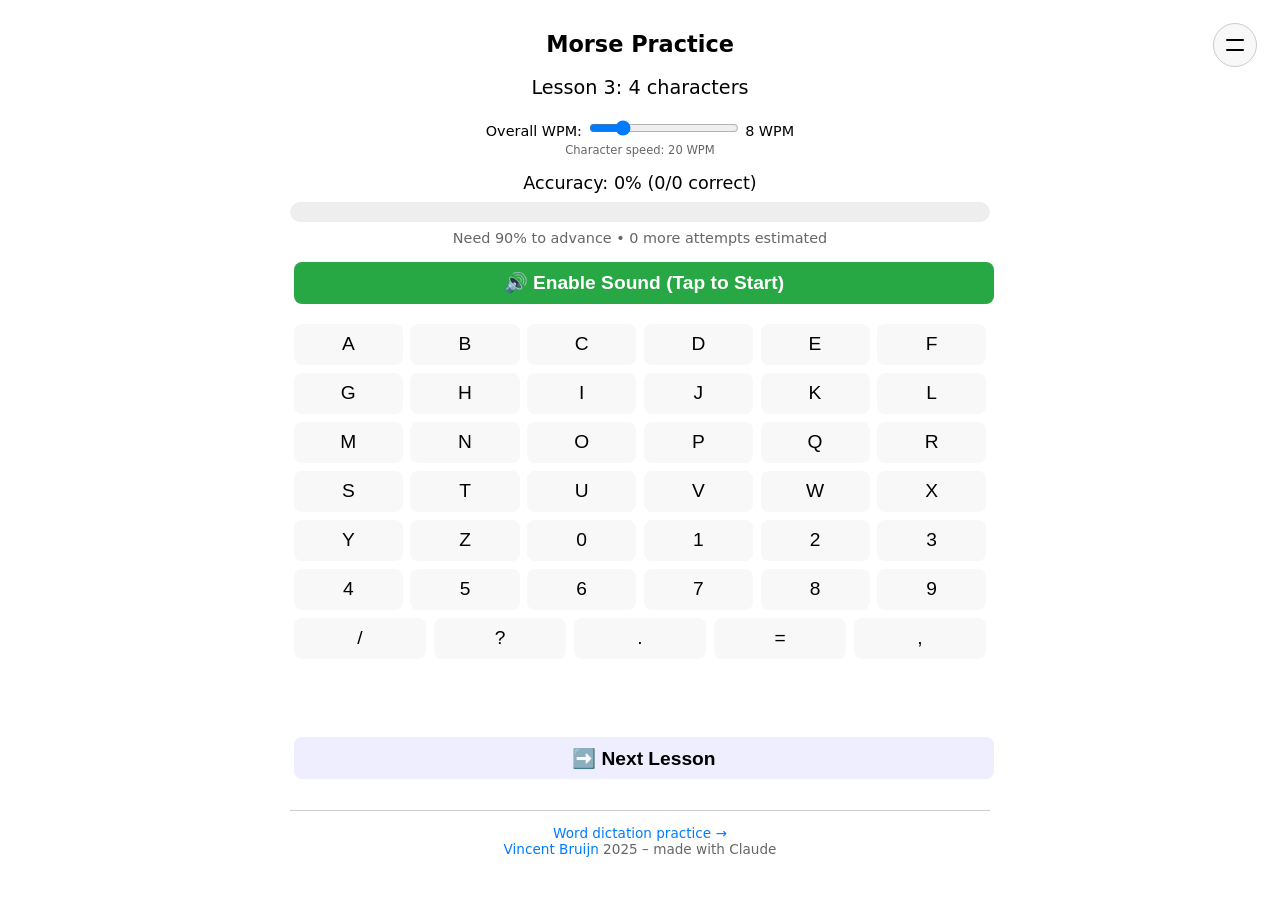
==== commit c2af37f8: "Add word dictation app with shared Morse library Extract the Morse code map and Web Audio player (60" ====
--- a/index.html
+++ b/index.html
@@ -5,90 +5,11 @@
   <title>Morse Practice</title>
   <meta name="viewport" content="width=device-width, initial-scale=1">
   <link rel="icon" href="data:,">
+  <link rel="stylesheet" href="morse-theme.css">
   <style>
-    /* Color Variables - Light Theme (Default) */
-    :root {
-      --bg-primary: #ffffff;
-      --bg-secondary: #f8f9fa;
-      --bg-button: #f8f8f8;
-      --bg-button-special: #eef;
-      --bg-selected: #e7f3ff;
-      --text-primary: #000000;
-      --text-secondary: #333333;
-      --text-muted: #666666;
-      --border-color: #ccc;
-      --accent-blue: #007bff;
-      --accent-blue-dark: #0056b3;
-      --accent-purple: #6f42c1;
-      --accent-green: #28a745;
-      --accent-yellow: #ffc107;
-      --accent-red: #dc3545;
-      --progress-bar-bg: #eee;
-      --history-day-bg: #e9ecef;
-      --overlay-bg: rgba(0, 0, 0, 0.5);
-      --drawer-bg: #ffffff;
-      --drawer-shadow: rgba(0, 0, 0, 0.3);
-      --lesson-completed-bg: #d4edda;
-      --lesson-completed-text: #155724;
-      --lesson-upcoming-bg: #e2e3e5;
-      --lesson-upcoming-text: #6c757d;
-    }
-
-    /* Dark Theme */
-    @media (prefers-color-scheme: dark) {
-      :root {
-        --bg-primary: #1a1a1a;
-        --bg-secondary: #2d2d2d;
-        --bg-button: #3a3a3a;
-        --bg-button-special: #2a2a40;
-        --bg-selected: #1e3a5f;
-        --text-primary: #e0e0e0;
-        --text-secondary: #d0d0d0;
-        --text-muted: #999999;
-        --border-color: #555;
-        --accent-blue: #4a9eff;
-        --accent-blue-dark: #357abd;
-        --accent-purple: #9370db;
-        --accent-green: #48d597;
-        --accent-yellow: #ffd43b;
-        --accent-red: #ff6b6b;
-        --progress-bar-bg: #333;
-        --history-day-bg: #3a3a3a;
-        --overlay-bg: rgba(0, 0, 0, 0.7);
-        --drawer-bg: #242424;
-        --drawer-shadow: rgba(0, 0, 0, 0.6);
-        --lesson-completed-bg: #1e4d2b;
-        --lesson-completed-text: #7dffb3;
-        --lesson-upcoming-bg: #3a3a3a;
-        --lesson-upcoming-text: #999999;
-      }
-    }
-
-    body {
-      font-family: system-ui, sans-serif;
-      padding: 1em;
-      max-width: 700px;
-      margin: auto;
-      background-color: var(--bg-primary);
-      color: var(--text-primary);
-    }
-    h1 { font-size: 1.4em; text-align: center; }
     #lessonInfo { text-align: center; margin: 1em 0; font-size: 1.2em; }
-    button {
-      font-size: 1.2em;
-      padding: 0.4em 0.5em;
-      margin: 0.2em;
-      border-radius: 8px;
-      border: 2px solid transparent;
-      background: var(--bg-button);
-      color: var(--text-primary);
+    #keyboard button {
       flex: 1 0 14%;
-      transition: all 0.2s ease;
-    }
-    button.selected {
-      font-weight: bold;
-      border-color: var(--accent-blue) !important;
-      background: var(--bg-selected);
     }
     #playBtn, #nextBtn {
       width: 100%;
@@ -271,43 +192,6 @@
 
     #resetProgress {
       background: var(--accent-red);
-    }
-
-    input[type="range"] {
-      accent-color: var(--accent-blue);
-    }
-
-    /* Keyboard key states */
-    button.key-neutral {
-      background-color: var(--bg-button);
-      border-color: transparent;
-    }
-    button.key-good {
-      background-color: #d4edda;
-      border-color: var(--accent-green);
-    }
-    button.key-medium {
-      background-color: #fff3cd;
-      border-color: var(--accent-yellow);
-    }
-    button.key-poor {
-      background-color: #f8d7da;
-      border-color: var(--accent-red);
-    }
-
-    @media (prefers-color-scheme: dark) {
-      button.key-good {
-        background-color: #1e4d2b;
-        border-color: var(--accent-green);
-      }
-      button.key-medium {
-        background-color: #4d4520;
-        border-color: var(--accent-yellow);
-      }
-      button.key-poor {
-        background-color: #4d1e23;
-        border-color: var(--accent-red);
-      }
     }
 
     @media (min-width: 768px) {
@@ -394,25 +278,6 @@
       margin-top: 0.6em;
     }
 
-    /* Footer Styles */
-    footer {
-      margin-top: 2em;
-      padding: 1em 0;
-      text-align: center;
-      font-size: 0.85em;
-      color: var(--text-muted);
-      border-top: 1px solid var(--border-color);
-    }
-
-    footer a {
-      color: var(--accent-blue);
-      text-decoration: none;
-    }
-
-    footer a:hover {
-      text-decoration: underline;
-    }
-
     /* Progress Drawer Structure */
     #progressOverlay {
       display: none;
@@ -524,6 +389,16 @@
       border-left-color: var(--accent-red);
     }
 
+    .progress-section.about-section {
+      border-left-color: var(--text-muted);
+    }
+
+    .about-text {
+      font-size: 0.85em;
+      color: var(--text-muted);
+      line-height: 1.5;
+    }
+
     .reset-warning {
       margin-bottom: 0.8em;
       font-size: 0.9em;
@@ -543,7 +418,7 @@
 </head>
 <body>
   <h1>Morse Practice</h1>
-  <button id="progressToggle" style="position: absolute; top: 1em; right: 1em; border-radius: 50%; width: 44px; height: 44px; font-size: 1.2em; cursor: pointer; z-index: 1001; display: flex; align-items: center; justify-content: center;"></button>
+  <button id="progressToggle"></button>
   <div id="lessonInfo">
     Lesson <span id="lessonNum"></span>: <span id="chars"></span>
   </div>
@@ -573,6 +448,7 @@
   <button id="nextBtn">➡️ Next Lesson</button>
 
   <footer>
+    <a href="dictation.html">Word dictation practice →</a><br>
     <a href="https://www.vincentbruijn.nl" target="_blank" rel="noopener noreferrer">Vincent Bruijn</a> 2025 – made with Claude
   </footer>
 
@@ -664,10 +540,19 @@
             🗑️ Reset All Progress
           </button>
         </div>
+
+        <!-- About -->
+        <div class="progress-section about-section">
+          <h3>About</h3>
+          <div class="about-text">
+            This app uses the Koch method to teach Morse code progressively, starting with two characters and adding more as you improve. Your progress is automatically saved in your browser. Created by Vincent Bruijn with Claude. <strong>iOS users:</strong> Enable your ringer switch to hear sounds.
+          </div>
+        </div>
       </div>
     </div>
   </div>
 
+<script src="morse.js"></script>
 <script>
 const lessons = [
   ["K","M"], ["K","M","R"], ["K","M","R","S"], ["K","M","R","S","U"],
@@ -711,10 +596,6 @@
 let correct = 0, total = 0;
 const characterWPM = 20;
 let overallWPM = parseInt(localStorage.getItem("overallWPM") || "8");
-const dot = 1.2 / characterWPM;
-const charSpacing = 3 * dot; // Standard 3-dot spacing between characters
-const wordSpacing = 7 * dot; // Standard 7-dot spacing between words
-let farnsworthCharSpacing = (60 / (overallWPM * 5)) - (60 / (characterWPM * 5)); // Extra spacing for Farnsworth
 
 // Character accuracy tracking
 let charStats = JSON.parse(localStorage.getItem("charStats") || "{}");
@@ -755,87 +636,8 @@
   localStorage.setItem("sessionHistory", JSON.stringify(sessionHistory));
 }
 
-const morseMap = {
-  A: ".-", B: "-...", C: "-.-.", D: "-..", E: ".", F: "..-.",
-  G: "--.", H: "....", I: "..", J: ".---", K: "-.-", L: ".-..",
-  M: "--", N: "-.", O: "---", P: ".--.", Q: "--.-", R: ".-.",
-  S: "...", T: "-", U: "..-", V: "...-", W: ".--", X: "-..-",
-  Y: "-.--", Z: "--..",
-  "0": "-----","1": ".----","2": "..---","3": "...--","4": "....-",
-  "5": ".....","6": "-....","7": "--...","8": "---..","9": "----.",
-  "/": "-..-.","?": "..--..","=": "-...-",".": ".-.-.-",",": "--..--"
-};
-
-// Global AudioContext (created on first user interaction for iOS compatibility)
-let audioContext = null;
-let audioEnabled = false;
-
-function initAudioContext() {
-  if (!audioContext) {
-    audioContext = new (window.AudioContext || window.webkitAudioContext)();
-  }
-  // Always call resume() to ensure context is running (required for iOS Safari)
-  // iOS Safari creates AudioContext in 'suspended' state by default
-  if (audioContext.state !== 'running') {
-    return audioContext.resume();
-  }
-  return Promise.resolve();
-}
-
-// Test audio by playing a very short silent tone to "unlock" iOS audio
-function enableAudio() {
-  return initAudioContext().then(() => {
-    // Play a very short, almost silent test tone to unlock audio on iOS
-    const osc = audioContext.createOscillator();
-    const gain = audioContext.createGain();
-    osc.connect(gain);
-    gain.connect(audioContext.destination);
-    gain.gain.value = 0.01; // Very quiet
-    osc.frequency.value = 600;
-    osc.start();
-    osc.stop(audioContext.currentTime + 0.05); // 50ms
-    audioEnabled = true;
-  });
-}
-
 function playMorse(char) {
-  const code = morseMap[char];
-  if (!code) return;
-
-  // Ensure audio is initialized
-  if (!audioEnabled) {
-    initAudioContext().then(() => {
-      playMorseInternal(char, code);
-    });
-  } else {
-    playMorseInternal(char, code);
-  }
-}
-
-function playMorseInternal(char, code) {
-  const osc = audioContext.createOscillator();
-  const gain = audioContext.createGain();
-  osc.connect(gain); gain.connect(audioContext.destination);
-  osc.frequency.value = 600; osc.start();
-  let t = 0;
-
-  // Play character at full speed
-  for (let i = 0; i < code.length; i++) {
-    const s = code[i];
-    gain.gain.setValueAtTime(1, audioContext.currentTime + t);
-    t += (s === "." ? dot : 3 * dot);
-    gain.gain.setValueAtTime(0, audioContext.currentTime + t);
-    if (i < code.length - 1) t += dot; // Inter-element spacing
-  }
-
-  // Add Farnsworth spacing after character (if overall WPM < character WPM)
-  if (overallWPM < characterWPM) {
-    t += Math.max(0, farnsworthCharSpacing);
-  } else {
-    t += charSpacing; // Standard spacing
-  }
-
-  osc.stop(audioContext.currentTime + t);
+  MorseAudio.playText(char, { characterWPM, overallWPM });
 }
 
 function updateLesson() {
@@ -889,14 +691,14 @@
 const playBtn = document.getElementById("playBtn");
 
 // Show enable button on first load if audio not yet enabled
-if (!audioEnabled) {
+if (!MorseAudio.isEnabled()) {
   enableAudioBtn.style.display = "block";
   playBtn.style.display = "none";
 }
 
 // Enable Audio button handler
 enableAudioBtn.onclick = () => {
-  enableAudio().then(() => {
+  MorseAudio.enable().then(() => {
     enableAudioBtn.style.display = "none";
     playBtn.style.display = "block";
     // Optionally play a test character
@@ -912,7 +714,6 @@
 // WPM slider event handler
 document.getElementById("wpmSlider").oninput = (e) => {
   overallWPM = parseInt(e.target.value);
-  farnsworthCharSpacing = (60 / (overallWPM * 5)) - (60 / (characterWPM * 5));
   localStorage.setItem("overallWPM", overallWPM);
   updateWPMDisplay();
 };
@@ -1045,11 +846,11 @@
 
   if (wasCorrect) {
     correct++;
-    const correctMorse = morseMap[currentChar] || "";
+    const correctMorse = MORSE_MAP[currentChar] || "";
     document.getElementById("output").textContent = `✅ Correct: ${correctMorse}`;
   } else {
-    const guessMorse = morseMap[g] || "";
-    const correctMorse = morseMap[currentChar] || "";
+    const guessMorse = MORSE_MAP[g] || "";
+    const correctMorse = MORSE_MAP[currentChar] || "";
     document.getElementById("output").textContent = `❌ Wrong: ${guessMorse} is ${g}, but it was ${currentChar} ${correctMorse}`;
   }
 
@@ -1240,7 +1041,6 @@
     overallWPM = 8;
     charStats = {};
     sessionHistory = [];
-    farnsworthCharSpacing = (60 / (overallWPM * 5)) - (60 / (characterWPM * 5));
 
     // Update UI
     updateLesson();
--- a/morse-theme.css
+++ b/morse-theme.css
@@ -0,0 +1,143 @@
+/* Shared theme for the learn-morse apps */
+
+/* Color Variables - Light Theme (Default) */
+:root {
+  --bg-primary: #ffffff;
+  --bg-secondary: #f8f9fa;
+  --bg-button: #f8f8f8;
+  --bg-button-special: #eef;
+  --bg-selected: #e7f3ff;
+  --text-primary: #000000;
+  --text-secondary: #333333;
+  --text-muted: #666666;
+  --border-color: #ccc;
+  --accent-blue: #007bff;
+  --accent-blue-dark: #0056b3;
+  --accent-purple: #6f42c1;
+  --accent-green: #28a745;
+  --accent-yellow: #ffc107;
+  --accent-red: #dc3545;
+  --progress-bar-bg: #eee;
+  --history-day-bg: #e9ecef;
+  --overlay-bg: rgba(0, 0, 0, 0.5);
+  --drawer-bg: #ffffff;
+  --drawer-shadow: rgba(0, 0, 0, 0.3);
+  --lesson-completed-bg: #d4edda;
+  --lesson-completed-text: #155724;
+  --lesson-upcoming-bg: #e2e3e5;
+  --lesson-upcoming-text: #6c757d;
+}
+
+/* Dark Theme */
+@media (prefers-color-scheme: dark) {
+  :root {
+    --bg-primary: #1a1a1a;
+    --bg-secondary: #2d2d2d;
+    --bg-button: #3a3a3a;
+    --bg-button-special: #2a2a40;
+    --bg-selected: #1e3a5f;
+    --text-primary: #e0e0e0;
+    --text-secondary: #d0d0d0;
+    --text-muted: #999999;
+    --border-color: #555;
+    --accent-blue: #4a9eff;
+    --accent-blue-dark: #357abd;
+    --accent-purple: #9370db;
+    --accent-green: #48d597;
+    --accent-yellow: #ffd43b;
+    --accent-red: #ff6b6b;
+    --progress-bar-bg: #333;
+    --history-day-bg: #3a3a3a;
+    --overlay-bg: rgba(0, 0, 0, 0.7);
+    --drawer-bg: #242424;
+    --drawer-shadow: rgba(0, 0, 0, 0.6);
+    --lesson-completed-bg: #1e4d2b;
+    --lesson-completed-text: #7dffb3;
+    --lesson-upcoming-bg: #3a3a3a;
+    --lesson-upcoming-text: #999999;
+  }
+}
+
+body {
+  font-family: system-ui, sans-serif;
+  padding: 1em;
+  max-width: 700px;
+  margin: auto;
+  background-color: var(--bg-primary);
+  color: var(--text-primary);
+}
+
+h1 { font-size: 1.4em; text-align: center; }
+
+button {
+  font-size: 1.2em;
+  padding: 0.4em 0.5em;
+  margin: 0.2em;
+  border-radius: 8px;
+  border: 2px solid transparent;
+  background: var(--bg-button);
+  color: var(--text-primary);
+  transition: all 0.2s ease;
+}
+
+button.selected {
+  font-weight: bold;
+  border-color: var(--accent-blue) !important;
+  background: var(--bg-selected);
+}
+
+/* Answer feedback states */
+button.key-neutral {
+  background-color: var(--bg-button);
+  border-color: transparent;
+}
+button.key-good {
+  background-color: #d4edda;
+  border-color: var(--accent-green);
+}
+button.key-medium {
+  background-color: #fff3cd;
+  border-color: var(--accent-yellow);
+}
+button.key-poor {
+  background-color: #f8d7da;
+  border-color: var(--accent-red);
+}
+
+@media (prefers-color-scheme: dark) {
+  button.key-good {
+    background-color: #1e4d2b;
+    border-color: var(--accent-green);
+  }
+  button.key-medium {
+    background-color: #4d4520;
+    border-color: var(--accent-yellow);
+  }
+  button.key-poor {
+    background-color: #4d1e23;
+    border-color: var(--accent-red);
+  }
+}
+
+input[type="range"] {
+  accent-color: var(--accent-blue);
+}
+
+/* Footer */
+footer {
+  margin-top: 2em;
+  padding: 1em 0;
+  text-align: center;
+  font-size: 0.85em;
+  color: var(--text-muted);
+  border-top: 1px solid var(--border-color);
+}
+
+footer a {
+  color: var(--accent-blue);
+  text-decoration: none;
+}
+
+footer a:hover {
+  text-decoration: underline;
+}
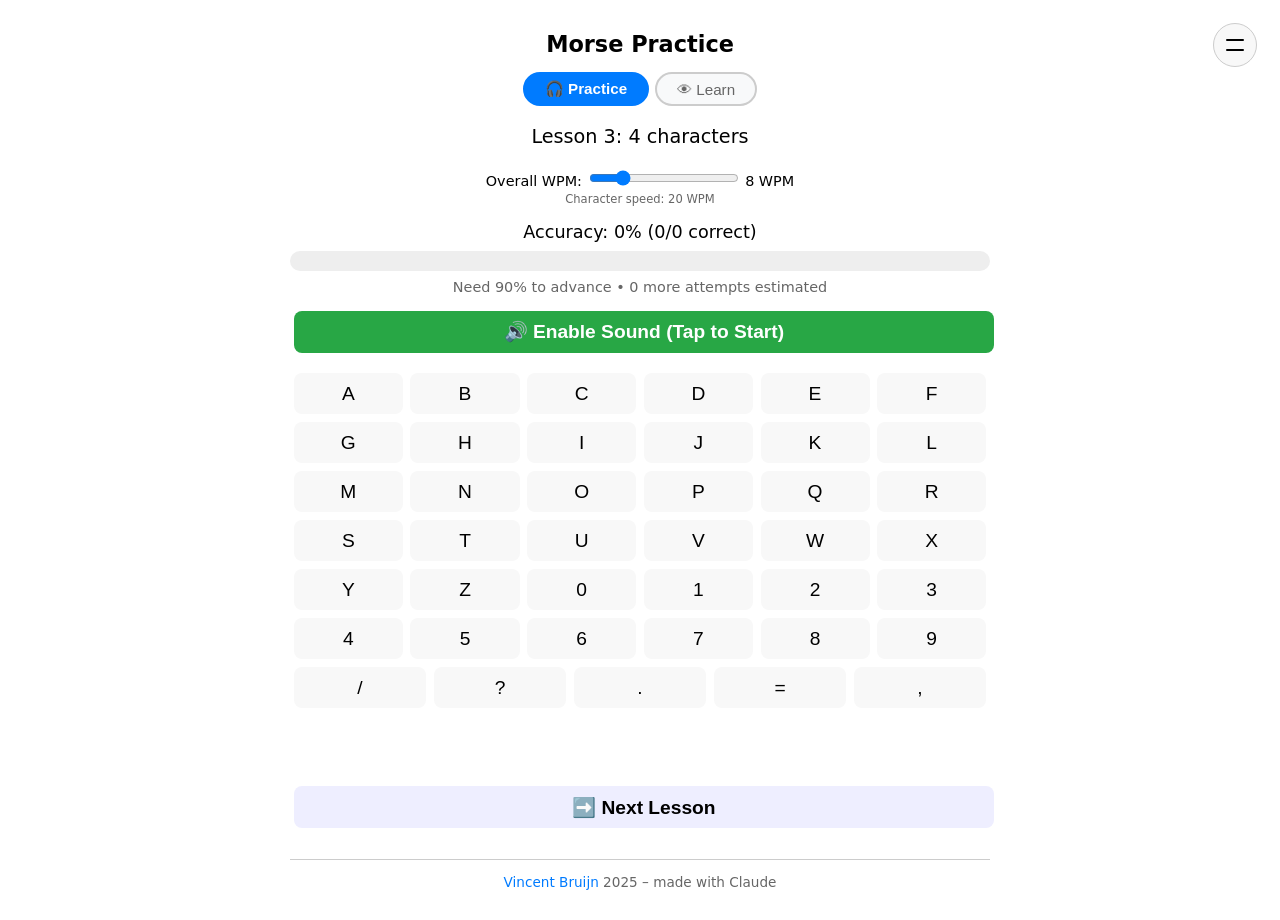
==== commit 20f69d27: "Add Learn view with four visual perspectives on Morse Practice is audio-only by design, so the code " ====
--- a/index.html
+++ b/index.html
@@ -5,11 +5,90 @@
   <title>Morse Practice</title>
   <meta name="viewport" content="width=device-width, initial-scale=1">
   <link rel="icon" href="data:,">
-  <link rel="stylesheet" href="morse-theme.css">
   <style>
+    /* Color Variables - Light Theme (Default) */
+    :root {
+      --bg-primary: #ffffff;
+      --bg-secondary: #f8f9fa;
+      --bg-button: #f8f8f8;
+      --bg-button-special: #eef;
+      --bg-selected: #e7f3ff;
+      --text-primary: #000000;
+      --text-secondary: #333333;
+      --text-muted: #666666;
+      --border-color: #ccc;
+      --accent-blue: #007bff;
+      --accent-blue-dark: #0056b3;
+      --accent-purple: #6f42c1;
+      --accent-green: #28a745;
+      --accent-yellow: #ffc107;
+      --accent-red: #dc3545;
+      --progress-bar-bg: #eee;
+      --history-day-bg: #e9ecef;
+      --overlay-bg: rgba(0, 0, 0, 0.5);
+      --drawer-bg: #ffffff;
+      --drawer-shadow: rgba(0, 0, 0, 0.3);
+      --lesson-completed-bg: #d4edda;
+      --lesson-completed-text: #155724;
+      --lesson-upcoming-bg: #e2e3e5;
+      --lesson-upcoming-text: #6c757d;
+    }
+
+    /* Dark Theme */
+    @media (prefers-color-scheme: dark) {
+      :root {
+        --bg-primary: #1a1a1a;
+        --bg-secondary: #2d2d2d;
+        --bg-button: #3a3a3a;
+        --bg-button-special: #2a2a40;
+        --bg-selected: #1e3a5f;
+        --text-primary: #e0e0e0;
+        --text-secondary: #d0d0d0;
+        --text-muted: #999999;
+        --border-color: #555;
+        --accent-blue: #4a9eff;
+        --accent-blue-dark: #357abd;
+        --accent-purple: #9370db;
+        --accent-green: #48d597;
+        --accent-yellow: #ffd43b;
+        --accent-red: #ff6b6b;
+        --progress-bar-bg: #333;
+        --history-day-bg: #3a3a3a;
+        --overlay-bg: rgba(0, 0, 0, 0.7);
+        --drawer-bg: #242424;
+        --drawer-shadow: rgba(0, 0, 0, 0.6);
+        --lesson-completed-bg: #1e4d2b;
+        --lesson-completed-text: #7dffb3;
+        --lesson-upcoming-bg: #3a3a3a;
+        --lesson-upcoming-text: #999999;
+      }
+    }
+
+    body {
+      font-family: system-ui, sans-serif;
+      padding: 1em;
+      max-width: 700px;
+      margin: auto;
+      background-color: var(--bg-primary);
+      color: var(--text-primary);
+    }
+    h1 { font-size: 1.4em; text-align: center; }
     #lessonInfo { text-align: center; margin: 1em 0; font-size: 1.2em; }
-    #keyboard button {
+    button {
+      font-size: 1.2em;
+      padding: 0.4em 0.5em;
+      margin: 0.2em;
+      border-radius: 8px;
+      border: 2px solid transparent;
+      background: var(--bg-button);
+      color: var(--text-primary);
       flex: 1 0 14%;
+      transition: all 0.2s ease;
+    }
+    button.selected {
+      font-weight: bold;
+      border-color: var(--accent-blue) !important;
+      background: var(--bg-selected);
     }
     #playBtn, #nextBtn {
       width: 100%;
@@ -194,6 +273,43 @@
       background: var(--accent-red);
     }
 
+    input[type="range"] {
+      accent-color: var(--accent-blue);
+    }
+
+    /* Keyboard key states */
+    button.key-neutral {
+      background-color: var(--bg-button);
+      border-color: transparent;
+    }
+    button.key-good {
+      background-color: #d4edda;
+      border-color: var(--accent-green);
+    }
+    button.key-medium {
+      background-color: #fff3cd;
+      border-color: var(--accent-yellow);
+    }
+    button.key-poor {
+      background-color: #f8d7da;
+      border-color: var(--accent-red);
+    }
+
+    @media (prefers-color-scheme: dark) {
+      button.key-good {
+        background-color: #1e4d2b;
+        border-color: var(--accent-green);
+      }
+      button.key-medium {
+        background-color: #4d4520;
+        border-color: var(--accent-yellow);
+      }
+      button.key-poor {
+        background-color: #4d1e23;
+        border-color: var(--accent-red);
+      }
+    }
+
     @media (min-width: 768px) {
       #progressDrawer {
         width: 350px;
@@ -278,6 +394,25 @@
       margin-top: 0.6em;
     }
 
+    /* Footer Styles */
+    footer {
+      margin-top: 2em;
+      padding: 1em 0;
+      text-align: center;
+      font-size: 0.85em;
+      color: var(--text-muted);
+      border-top: 1px solid var(--border-color);
+    }
+
+    footer a {
+      color: var(--accent-blue);
+      text-decoration: none;
+    }
+
+    footer a:hover {
+      text-decoration: underline;
+    }
+
     /* Progress Drawer Structure */
     #progressOverlay {
       display: none;
@@ -414,11 +549,386 @@
       cursor: pointer;
       width: 100%;
     }
+
+    /* ==========================================================
+       Learn View — visual explanations of the code
+       ========================================================== */
+
+    /* Practice / Learn switcher */
+    #viewNav {
+      display: flex;
+      gap: 0.4em;
+      justify-content: center;
+      margin: 0.2em 0 1em;
+    }
+    .view-tab {
+      flex: 0 1 auto;
+      font-size: 0.95em;
+      padding: 0.4em 1.3em;
+      margin: 0;
+      border-radius: 20px;
+      border: 2px solid var(--border-color);
+      background: var(--bg-secondary);
+      color: var(--text-muted);
+      cursor: pointer;
+    }
+    .view-tab.active {
+      background: var(--accent-blue);
+      border-color: var(--accent-blue);
+      color: #ffffff;
+      font-weight: bold;
+    }
+
+    /* Learn panels */
+    .learn-intro {
+      font-size: 0.9em;
+      color: var(--text-muted);
+      line-height: 1.55;
+      margin: 0 0 1em;
+    }
+    #learnTabs {
+      display: flex;
+      flex-wrap: wrap;
+      gap: 0.3em;
+      margin-bottom: 1.2em;
+    }
+    .learn-tab {
+      flex: 1 1 auto;
+      font-size: 0.85em;
+      padding: 0.55em 0.4em;
+      margin: 0;
+      border-radius: 8px;
+      border: 2px solid transparent;
+      background: var(--bg-secondary);
+      color: var(--text-secondary);
+      cursor: pointer;
+    }
+    .learn-tab.active {
+      border-color: var(--accent-purple);
+      background: var(--bg-button-special);
+      color: var(--text-primary);
+      font-weight: bold;
+    }
+    .learn-panel { display: none; }
+    .learn-panel.active { display: block; }
+    .panel-title {
+      font-size: 1.05em;
+      margin: 0 0 0.4em;
+    }
+    .panel-note {
+      font-size: 0.85em;
+      color: var(--text-muted);
+      line-height: 1.55;
+      margin: 0 0 1em;
+    }
+    .legend {
+      display: flex;
+      flex-wrap: wrap;
+      align-items: center;
+      gap: 0.9em;
+      font-size: 0.78em;
+      color: var(--text-muted);
+      margin-bottom: 0.7em;
+    }
+    .legend > span {
+      display: inline-flex;
+      align-items: center;
+      gap: 0.35em;
+    }
+
+    /* dit / dah glyphs */
+    .sym-row {
+      display: inline-flex;
+      align-items: center;
+      gap: 5px;
+      vertical-align: middle;
+    }
+    .dit, .dah {
+      display: inline-block;
+      height: 9px;
+      border-radius: 5px;
+      background: var(--accent-blue);
+    }
+    .dit { width: 9px; }
+    .dah { width: 27px; background: var(--accent-purple); }
+
+    /* (a) Binary tree */
+    .tree-scroll {
+      overflow-x: auto;
+      -webkit-overflow-scrolling: touch;
+      border: 1px solid var(--border-color);
+      border-radius: 8px;
+      background: var(--bg-secondary);
+      padding: 0.4em;
+    }
+    .tree-scroll svg { display: block; }
+    .tree-edge { fill: none; }
+    .edge-dit {
+      stroke: var(--accent-blue);
+      stroke-width: 1.5;
+      stroke-dasharray: 3 3;
+    }
+    .edge-dah {
+      stroke: var(--accent-purple);
+      stroke-width: 3;
+    }
+    .tree-node { cursor: pointer; }
+    .tree-node rect {
+      fill: var(--bg-primary);
+      stroke: var(--border-color);
+      stroke-width: 1.5;
+    }
+    .tree-node text {
+      fill: var(--text-primary);
+      font-size: 12px;
+      font-weight: bold;
+      text-anchor: middle;
+      dominant-baseline: central;
+      font-family: system-ui, sans-serif;
+    }
+    .tree-node.in-lesson rect {
+      stroke: var(--accent-green);
+      stroke-width: 2.5;
+    }
+    .tree-node.on-path rect {
+      fill: var(--bg-selected);
+      stroke: var(--accent-blue);
+      stroke-width: 2.5;
+    }
+    .tree-stub circle { fill: var(--border-color); }
+    .tree-stub.on-path circle { fill: var(--accent-blue); }
+    .tree-root { cursor: default; }
+    .tree-root circle { fill: var(--text-muted); }
+    .tree-root text {
+      font-size: 9px;
+      font-weight: normal;
+      fill: var(--text-muted);
+    }
+    .tree-readout {
+      display: flex;
+      flex-wrap: wrap;
+      align-items: center;
+      justify-content: center;
+      gap: 0.6em;
+      min-height: 2em;
+      margin-top: 0.7em;
+      font-size: 0.95em;
+      color: var(--text-secondary);
+    }
+
+    /* (b) One-column alphabet */
+    .alpha-list {
+      display: flex;
+      flex-direction: column;
+      gap: 2px;
+    }
+    .alpha-row {
+      display: grid;
+      grid-template-columns: 1.8em 1fr auto;
+      align-items: center;
+      gap: 0.7em;
+      padding: 0.45em 0.7em;
+      border-radius: 6px;
+      background: var(--bg-secondary);
+      border-left: 4px solid transparent;
+      cursor: pointer;
+    }
+    .alpha-row:hover { background: var(--bg-selected); }
+    .alpha-row.in-lesson { border-left-color: var(--accent-green); }
+    .alpha-char {
+      font-size: 1.25em;
+      font-weight: bold;
+    }
+    .alpha-name {
+      font-size: 0.75em;
+      color: var(--text-muted);
+      margin-left: 0.7em;
+    }
+    .alpha-code {
+      font-family: ui-monospace, Menlo, Consolas, monospace;
+      font-size: 0.9em;
+      letter-spacing: 1px;
+      color: var(--text-muted);
+    }
+    .alpha-group {
+      font-size: 0.78em;
+      text-transform: uppercase;
+      letter-spacing: 0.08em;
+      color: var(--text-muted);
+      margin: 1.4em 0 0.45em;
+    }
+    .alpha-group:first-child { margin-top: 0; }
+
+    /* (c1) Patterns — symmetry, inversion, families */
+    .pattern-block { margin-bottom: 1.8em; }
+    .pattern-block h4 {
+      font-size: 0.95em;
+      margin: 0 0 0.3em;
+      color: var(--text-secondary);
+    }
+    .pattern-desc {
+      font-size: 0.82em;
+      color: var(--text-muted);
+      line-height: 1.5;
+      margin: 0 0 0.7em;
+    }
+    .pair-grid {
+      display: flex;
+      flex-wrap: wrap;
+      gap: 0.45em;
+    }
+    .pair {
+      display: flex;
+      align-items: center;
+      gap: 0.5em;
+      padding: 0.45em 0.7em;
+      border-radius: 8px;
+      background: var(--bg-secondary);
+    }
+    .pair-half {
+      display: flex;
+      flex-direction: column;
+      align-items: center;
+      gap: 4px;
+      min-width: 2.6em;
+      cursor: pointer;
+    }
+    .pair-char {
+      font-size: 1.05em;
+      font-weight: bold;
+    }
+    .pair-link {
+      color: var(--text-muted);
+      font-size: 0.85em;
+    }
+    .solo-grid {
+      display: flex;
+      flex-wrap: wrap;
+      gap: 0.45em;
+    }
+    .solo {
+      display: flex;
+      flex-direction: column;
+      align-items: center;
+      gap: 4px;
+      padding: 0.45em 0.6em;
+      border-radius: 8px;
+      background: var(--bg-secondary);
+      cursor: pointer;
+    }
+    .chain {
+      display: flex;
+      flex-wrap: wrap;
+      align-items: center;
+      gap: 0.5em;
+      padding: 0.6em 0.7em;
+      border-radius: 8px;
+      background: var(--bg-secondary);
+      margin-bottom: 0.5em;
+    }
+    .chain-step {
+      display: flex;
+      flex-direction: column;
+      align-items: center;
+      gap: 4px;
+      cursor: pointer;
+    }
+    .chain-step.ghost {
+      opacity: 0.4;
+      cursor: default;
+    }
+    .chain-link {
+      color: var(--text-muted);
+      font-size: 0.85em;
+    }
+    .num-row {
+      display: grid;
+      grid-template-columns: 1.8em 1fr auto;
+      align-items: center;
+      gap: 0.7em;
+      padding: 0.4em 0.7em;
+      border-radius: 6px;
+      background: var(--bg-secondary);
+      cursor: pointer;
+      margin-bottom: 2px;
+    }
+    .num-row:hover { background: var(--bg-selected); }
+    .num-note {
+      font-size: 0.78em;
+      color: var(--text-muted);
+    }
+
+    /* (c2) Rhythm — proportional timing */
+    .rhythm-controls {
+      display: flex;
+      flex-wrap: wrap;
+      gap: 0.4em;
+      margin-bottom: 0.8em;
+    }
+    .mini-btn {
+      flex: 0 0 auto;
+      font-size: 0.8em;
+      padding: 0.35em 0.9em;
+      margin: 0;
+      border-radius: 14px;
+      border: 1px solid var(--border-color);
+      background: var(--bg-secondary);
+      color: var(--text-secondary);
+      cursor: pointer;
+    }
+    .mini-btn.active {
+      background: var(--accent-blue);
+      border-color: var(--accent-blue);
+      color: #ffffff;
+    }
+    .rhythm-list {
+      display: flex;
+      flex-direction: column;
+      gap: 3px;
+    }
+    .rhythm-row {
+      display: grid;
+      grid-template-columns: 1.6em 1fr 3.4em;
+      align-items: center;
+      gap: 0.6em;
+      padding: 0.35em 0.6em;
+      border-radius: 6px;
+      background: var(--bg-secondary);
+      border-left: 4px solid transparent;
+      cursor: pointer;
+    }
+    .rhythm-row:hover { background: var(--bg-selected); }
+    .rhythm-row.in-lesson { border-left-color: var(--accent-green); }
+    .rhythm-char { font-weight: bold; }
+    .rhythm-track {
+      display: flex;
+      align-items: center;
+      min-width: 0;
+    }
+    .rhythm-on {
+      height: 12px;
+      border-radius: 2px;
+      background: var(--accent-blue);
+    }
+    .rhythm-on.long { background: var(--accent-purple); }
+    .rhythm-off { height: 12px; }
+    .rhythm-units {
+      font-size: 0.72em;
+      color: var(--text-muted);
+      text-align: right;
+    }
   </style>
 </head>
 <body>
   <h1>Morse Practice</h1>
   <button id="progressToggle"></button>
+
+  <nav id="viewNav">
+    <button type="button" id="navPractice" class="view-tab active">🎧 Practice</button>
+    <button type="button" id="navLearn" class="view-tab">👁 Learn</button>
+  </nav>
+
+  <div id="practiceView">
   <div id="lessonInfo">
     Lesson <span id="lessonNum"></span>: <span id="chars"></span>
   </div>
@@ -446,9 +956,81 @@
   <div id="keyboard"></div>
   <div id="output"></div>
   <button id="nextBtn">➡️ Next Lesson</button>
+  </div><!-- /practiceView -->
+
+  <div id="learnView" hidden>
+    <p class="learn-intro">
+      Practice trains your ear. These four views train your eye: the same 41 characters
+      seen as a <strong>branching tree</strong>, a <strong>plain list</strong>, a set of
+      <strong>patterns</strong>, and as <strong>rhythm in time</strong>. Tap any character
+      anywhere on this page to hear it. Characters outlined in green are in your current lesson.
+    </p>
+
+    <div id="learnTabs">
+      <button type="button" class="learn-tab active" data-panel="panelTree">🌳 Tree</button>
+      <button type="button" class="learn-tab" data-panel="panelAlphabet">📋 A–Z</button>
+      <button type="button" class="learn-tab" data-panel="panelPatterns">🔀 Patterns</button>
+      <button type="button" class="learn-tab" data-panel="panelRhythm">🎵 Rhythm</button>
+    </div>
+
+    <section id="panelTree" class="learn-panel active">
+      <h3 class="panel-title">The dichotomic tree</h3>
+      <p class="panel-note">
+        Every character is a path from the root. A <em>dit</em> takes the upper branch, a
+        <em>dah</em> takes the lower one. This is how the code is decoded in real time:
+        you never wait for the whole symbol, you just keep stepping down. Short paths are
+        common letters — that was Morse's design intent.
+      </p>
+      <div class="legend">
+        <span><span class="dit"></span> dit · upper branch</span>
+        <span><span class="dah"></span> dah – lower branch</span>
+        <span>● junction with no character of its own</span>
+      </div>
+      <div class="tree-scroll" id="treeScroll"></div>
+      <div class="tree-readout" id="treeReadout">Tap a character in the tree to hear it and light up its path.</div>
+    </section>
+
+    <section id="panelAlphabet" class="learn-panel">
+      <h3 class="panel-title">One column, top to bottom</h3>
+      <p class="panel-note">
+        No structure, no cleverness: just the full table in reading order, with each code
+        drawn to scale. Useful as a reference you can scan, and for spotting how much
+        longer the numbers and punctuation are than the letters.
+      </p>
+      <div class="legend">
+        <span><span class="dit"></span> dit (1 unit)</span>
+        <span><span class="dah"></span> dah (3 units)</span>
+      </div>
+      <div id="alphabetList"></div>
+    </section>
+
+    <section id="panelPatterns" class="learn-panel">
+      <h3 class="panel-title">Patterns, not 41 separate facts</h3>
+      <p class="panel-note">
+        Morse is full of internal symmetry. Once you see the mirrors, the flips and the
+        families, the table stops being a list to memorize and becomes a handful of rules
+        with a few exceptions.
+      </p>
+      <div id="patternsContent"></div>
+    </section>
+
+    <section id="panelRhythm" class="learn-panel">
+      <h3 class="panel-title">Shapes in time</h3>
+      <p class="panel-note">
+        Drawn to real duration: a dit is 1 unit, a dah is 3, and the gap between elements
+        is 1. This is literally the shape your ear receives, so each character becomes a
+        silhouette rather than a spelling. Sort by length to see letters that share a rhythm.
+      </p>
+      <div class="rhythm-controls">
+        <button type="button" class="mini-btn active" data-sort="alpha">Table order</button>
+        <button type="button" class="mini-btn" data-sort="length">Shortest first</button>
+        <button type="button" class="mini-btn" data-sort="lesson">My lesson first</button>
+      </div>
+      <div id="rhythmList" class="rhythm-list"></div>
+    </section>
+  </div>
 
   <footer>
-    <a href="dictation.html">Word dictation practice →</a><br>
     <a href="https://www.vincentbruijn.nl" target="_blank" rel="noopener noreferrer">Vincent Bruijn</a> 2025 – made with Claude
   </footer>
 
@@ -552,7 +1134,6 @@
     </div>
   </div>
 
-<script src="morse.js"></script>
 <script>
 const lessons = [
   ["K","M"], ["K","M","R"], ["K","M","R","S"], ["K","M","R","S","U"],
@@ -596,6 +1177,10 @@
 let correct = 0, total = 0;
 const characterWPM = 20;
 let overallWPM = parseInt(localStorage.getItem("overallWPM") || "8");
+const dot = 1.2 / characterWPM;
+const charSpacing = 3 * dot; // Standard 3-dot spacing between characters
+const wordSpacing = 7 * dot; // Standard 7-dot spacing between words
+let farnsworthCharSpacing = (60 / (overallWPM * 5)) - (60 / (characterWPM * 5)); // Extra spacing for Farnsworth
 
 // Character accuracy tracking
 let charStats = JSON.parse(localStorage.getItem("charStats") || "{}");
@@ -636,8 +1221,87 @@
   localStorage.setItem("sessionHistory", JSON.stringify(sessionHistory));
 }
 
+const morseMap = {
+  A: ".-", B: "-...", C: "-.-.", D: "-..", E: ".", F: "..-.",
+  G: "--.", H: "....", I: "..", J: ".---", K: "-.-", L: ".-..",
+  M: "--", N: "-.", O: "---", P: ".--.", Q: "--.-", R: ".-.",
+  S: "...", T: "-", U: "..-", V: "...-", W: ".--", X: "-..-",
+  Y: "-.--", Z: "--..",
+  "0": "-----","1": ".----","2": "..---","3": "...--","4": "....-",
+  "5": ".....","6": "-....","7": "--...","8": "---..","9": "----.",
+  "/": "-..-.","?": "..--..","=": "-...-",".": ".-.-.-",",": "--..--"
+};
+
+// Global AudioContext (created on first user interaction for iOS compatibility)
+let audioContext = null;
+let audioEnabled = false;
+
+function initAudioContext() {
+  if (!audioContext) {
+    audioContext = new (window.AudioContext || window.webkitAudioContext)();
+  }
+  // Always call resume() to ensure context is running (required for iOS Safari)
+  // iOS Safari creates AudioContext in 'suspended' state by default
+  if (audioContext.state !== 'running') {
+    return audioContext.resume();
+  }
+  return Promise.resolve();
+}
+
+// Test audio by playing a very short silent tone to "unlock" iOS audio
+function enableAudio() {
+  return initAudioContext().then(() => {
+    // Play a very short, almost silent test tone to unlock audio on iOS
+    const osc = audioContext.createOscillator();
+    const gain = audioContext.createGain();
+    osc.connect(gain);
+    gain.connect(audioContext.destination);
+    gain.gain.value = 0.01; // Very quiet
+    osc.frequency.value = 600;
+    osc.start();
+    osc.stop(audioContext.currentTime + 0.05); // 50ms
+    audioEnabled = true;
+  });
+}
+
 function playMorse(char) {
-  MorseAudio.playText(char, { characterWPM, overallWPM });
+  const code = morseMap[char];
+  if (!code) return;
+
+  // Ensure audio is initialized
+  if (!audioEnabled) {
+    initAudioContext().then(() => {
+      playMorseInternal(char, code);
+    });
+  } else {
+    playMorseInternal(char, code);
+  }
+}
+
+function playMorseInternal(char, code) {
+  const osc = audioContext.createOscillator();
+  const gain = audioContext.createGain();
+  osc.connect(gain); gain.connect(audioContext.destination);
+  osc.frequency.value = 600; osc.start();
+  let t = 0;
+
+  // Play character at full speed
+  for (let i = 0; i < code.length; i++) {
+    const s = code[i];
+    gain.gain.setValueAtTime(1, audioContext.currentTime + t);
+    t += (s === "." ? dot : 3 * dot);
+    gain.gain.setValueAtTime(0, audioContext.currentTime + t);
+    if (i < code.length - 1) t += dot; // Inter-element spacing
+  }
+
+  // Add Farnsworth spacing after character (if overall WPM < character WPM)
+  if (overallWPM < characterWPM) {
+    t += Math.max(0, farnsworthCharSpacing);
+  } else {
+    t += charSpacing; // Standard spacing
+  }
+
+  osc.stop(audioContext.currentTime + t);
 }
 
 function updateLesson() {
@@ -691,14 +1355,14 @@
 const playBtn = document.getElementById("playBtn");
 
 // Show enable button on first load if audio not yet enabled
-if (!MorseAudio.isEnabled()) {
+if (!audioEnabled) {
   enableAudioBtn.style.display = "block";
   playBtn.style.display = "none";
 }
 
 // Enable Audio button handler
 enableAudioBtn.onclick = () => {
-  MorseAudio.enable().then(() => {
+  enableAudio().then(() => {
     enableAudioBtn.style.display = "none";
     playBtn.style.display = "block";
     // Optionally play a test character
@@ -714,6 +1378,7 @@
 // WPM slider event handler
 document.getElementById("wpmSlider").oninput = (e) => {
   overallWPM = parseInt(e.target.value);
+  farnsworthCharSpacing = (60 / (overallWPM * 5)) - (60 / (characterWPM * 5));
   localStorage.setItem("overallWPM", overallWPM);
   updateWPMDisplay();
 };
@@ -846,11 +1511,11 @@
 
   if (wasCorrect) {
     correct++;
-    const correctMorse = MORSE_MAP[currentChar] || "";
+    const correctMorse = morseMap[currentChar] || "";
     document.getElementById("output").textContent = `✅ Correct: ${correctMorse}`;
   } else {
-    const guessMorse = MORSE_MAP[g] || "";
-    const correctMorse = MORSE_MAP[currentChar] || "";
+    const guessMorse = morseMap[g] || "";
+    const correctMorse = morseMap[currentChar] || "";
     document.getElementById("output").textContent = `❌ Wrong: ${guessMorse} is ${g}, but it was ${currentChar} ${correctMorse}`;
   }
 
@@ -1041,6 +1706,7 @@
     overallWPM = 8;
     charStats = {};
     sessionHistory = [];
+    farnsworthCharSpacing = (60 / (overallWPM * 5)) - (60 / (characterWPM * 5));
 
     // Update UI
     updateLesson();
@@ -1080,6 +1746,392 @@
 document.getElementById("progressOverlay").onclick = toggleProgressDrawer;
 document.getElementById("resetProgress").onclick = resetProgress;
 document.getElementById("keyboardRandomToggle").onchange = toggleKeyboardOrder;
+
+/* ============================================================
+   Learn View — four visual perspectives on the code
+   ============================================================ */
+
+const LETTERS = "ABCDEFGHIJKLMNOPQRSTUVWXYZ".split("");
+const DIGITS = "0123456789".split("");
+const PUNCT = ["/", "=", "?", ".", ","];
+const ALL_CHARS = [...LETTERS, ...DIGITS, ...PUNCT];
+const PUNCT_LABEL = {
+  "/": "slash",
+  "=": "break / BT prosign",
+  "?": "question mark",
+  ".": "full stop",
+  ",": "comma"
+};
+
+const codeToChar = {};
+Object.entries(morseMap).forEach(([ch, code]) => { codeToChar[code] = ch; });
+
+function escHTML(s) {
+  return String(s).replace(/&/g, "&amp;").replace(/</g, "&lt;").replace(/>/g, "&gt;").replace(/"/g, "&quot;");
+}
+function invertCode(code) {
+  return [...code].map(s => (s === "." ? "-" : ".")).join("");
+}
+function reverseCode(code) {
+  return [...code].reverse().join("");
+}
+// Duration in dit units: dit = 1, dah = 3, one unit of silence between elements
+function codeUnits(code) {
+  return [...code].reduce((sum, s) => sum + (s === "." ? 1 : 3), 0) + (code.length - 1);
+}
+function symbolsHTML(code) {
+  return '<span class="sym-row">' +
+    [...code].map(s => `<span class="${s === "." ? "dit" : "dah"}"></span>`).join("") +
+    "</span>";
+}
+function spokenCode(code) {
+  return [...code].map(s => (s === "." ? "dit" : "dah")).join(" ");
+}
+function isInLesson(ch) {
+  return lessons[lesson].includes(ch);
+}
+
+/* ---------- (a) Dichotomic tree ---------- */
+
+function buildMorseTrie() {
+  const root = { code: "", char: null, children: {} };
+  for (const ch of ALL_CHARS) {
+    const code = morseMap[ch];
+    if (!code) continue;
+    let node = root;
+    for (const sym of code) {
+      if (!node.children[sym]) {
+        node.children[sym] = { code: node.code + sym, char: null, children: {} };
+      }
+      node = node.children[sym];
+    }
+    node.char = ch;
+  }
+  return root;
+}
+
+let treeSelection = null;
+
+function renderTree() {
+  const root = buildMorseTrie();
+  let leafCount = 0;
+  let maxDepth = 0;
+
+  (function layout(node, depth) {
+    node.depth = depth;
+    if (depth > maxDepth) maxDepth = depth;
+    const kids = [".", "-"].filter(s => node.children[s]).map(s => node.children[s]);
+    if (kids.length === 0) {
+      node.x = leafCount++;
+      return;
+    }
+    kids.forEach(kid => layout(kid, depth + 1));
+    node.x = (kids[0].x + kids[kids.length - 1].x) / 2;
+  })(root, 0);
+
+  // Grows left to right: depth is horizontal, so the root and the short (common)
+  // characters are the first thing visible on a narrow screen.
+  const colW = 56, rowH = 30, padX = 30, padY = 14, nodeW = 26, nodeH = 21;
+  const width = padX * 2 + maxDepth * colW + nodeW;
+  const height = padY * 2 + (leafCount - 1) * rowH + nodeH + 14;
+  const px = n => padX + nodeW / 2 + n.depth * colW;
+  const py = n => padY + nodeH / 2 + n.x * rowH;
+
+  const edges = [];
+  const nodes = [];
+
+  (function walk(node) {
+    [".", "-"].forEach(sym => {
+      const kid = node.children[sym];
+      if (!kid) return;
+      edges.push(
+        `<line class="tree-edge ${sym === "." ? "edge-dit" : "edge-dah"}" ` +
+        `x1="${px(node)}" y1="${py(node)}" x2="${px(kid)}" y2="${py(kid)}"></line>`
+      );
+      walk(kid);
+    });
+
+    const onPath = treeSelection !== null && treeSelection.startsWith(node.code);
+
+    if (node.depth === 0) {
+      nodes.push(
+        `<g class="tree-node tree-root"><circle cx="${px(node)}" cy="${py(node)}" r="7"></circle>` +
+        `<text x="${px(node)}" y="${py(node) + 18}">start</text></g>`
+      );
+    } else if (node.char) {
+      const cls = ["tree-node", isInLesson(node.char) ? "in-lesson" : "", onPath ? "on-path" : ""]
+        .filter(Boolean).join(" ");
+      nodes.push(
+        `<g class="${cls}" data-char="${escHTML(node.char)}">` +
+        `<title>${escHTML(node.char)} = ${node.code}</title>` +
+        `<rect x="${px(node) - nodeW / 2}" y="${py(node) - nodeH / 2}" width="${nodeW}" height="${nodeH}" rx="6"></rect>` +
+        `<text x="${px(node)}" y="${py(node)}">${escHTML(node.char)}</text></g>`
+      );
+    } else {
+      nodes.push(
+        `<g class="tree-node tree-stub ${onPath ? "on-path" : ""}">` +
+        `<title>${node.code} — no character assigned</title>` +
+        `<circle cx="${px(node)}" cy="${py(node)}" r="4"></circle></g>`
+      );
+    }
+  })(root);
+
+  const container = document.getElementById("treeScroll");
+  const keepScroll = container.scrollLeft;
+  container.innerHTML =
+    `<svg width="${width}" height="${height}" viewBox="0 0 ${width} ${height}" ` +
+    `role="img" aria-label="Morse code binary tree">${edges.join("")}${nodes.join("")}</svg>`;
+  container.scrollLeft = keepScroll;
+}
+
+function showTreeReadout(ch) {
+  const code = morseMap[ch];
+  document.getElementById("treeReadout").innerHTML =
+    `<strong>${escHTML(ch)}</strong> ${symbolsHTML(code)} ` +
+    `<span class="alpha-code">${code}</span> <span class="panel-note" style="margin:0">${spokenCode(code)}</span>`;
+}
+
+/* ---------- (b) One-column alphabet ---------- */
+
+function renderAlphabet() {
+  const groups = [
+    ["Letters", LETTERS],
+    ["Numbers", DIGITS],
+    ["Punctuation & prosigns", PUNCT]
+  ];
+  let html = "";
+  for (const [name, chars] of groups) {
+    html += `<div class="alpha-group">${name}</div><div class="alpha-list">`;
+    for (const ch of chars) {
+      const code = morseMap[ch];
+      const label = PUNCT_LABEL[ch] ? `<span class="alpha-name">${escHTML(PUNCT_LABEL[ch])}</span>` : "";
+      html +=
+        `<div class="alpha-row${isInLesson(ch) ? " in-lesson" : ""}" data-char="${escHTML(ch)}" ` +
+        `role="button" tabindex="0" title="Play ${escHTML(ch)}">` +
+        `<div class="alpha-char">${escHTML(ch)}</div>` +
+        `<div>${symbolsHTML(code)}${label}</div>` +
+        `<div class="alpha-code">${code}</div></div>`;
+    }
+    html += "</div>";
+  }
+  document.getElementById("alphabetList").innerHTML = html;
+}
+
+/* ---------- (c1) Patterns: symmetry, inversion, families ---------- */
+
+function charTileHTML(ch, cls) {
+  const code = morseMap[ch];
+  return `<div class="${cls}" data-char="${escHTML(ch)}" role="button" tabindex="0" title="Play ${escHTML(ch)}">` +
+    `<span class="pair-char">${escHTML(ch)}</span>${symbolsHTML(code)}</div>`;
+}
+
+function findPairs(transform) {
+  const pairs = [];
+  const seen = new Set();
+  for (const ch of ALL_CHARS) {
+    if (seen.has(ch)) continue;
+    const partner = codeToChar[transform(morseMap[ch])];
+    if (!partner || partner === ch) continue;
+    seen.add(ch);
+    seen.add(partner);
+    pairs.push([ch, partner]);
+  }
+  return pairs;
+}
+
+function findSelfSymmetric(transform) {
+  return ALL_CHARS.filter(ch => transform(morseMap[ch]) === morseMap[ch]);
+}
+
+function chainHTML(steps) {
+  return '<div class="chain">' + steps.map((step, i) => {
+    const link = i === 0 ? "" : '<span class="chain-link">→</span>';
+    if (step.ghost) {
+      return link + `<div class="chain-step ghost" title="unassigned in International Morse">` +
+        `<span class="pair-char">&empty;</span>${symbolsHTML(step.code)}</div>`;
+    }
+    return link + charTileHTML(step.char, "chain-step");
+  }).join("") + "</div>";
+}
+
+function renderPatterns() {
+  const mirrors = findPairs(reverseCode);
+  const palindromes = findSelfSymmetric(reverseCode);
+  const flips = findPairs(invertCode);
+
+  let html = "";
+
+  html += '<div class="pattern-block"><h4>1. Mirrors — read the code backwards</h4>' +
+    '<p class="pattern-desc">Reverse the order of the elements and you land on another character. ' +
+    'Learn one half of the pair and you get the other for free, as long as you keep the direction straight.</p>' +
+    '<div class="pair-grid">' +
+    mirrors.map(([a, b]) =>
+      `<div class="pair">${charTileHTML(a, "pair-half")}<span class="pair-link">↔</span>${charTileHTML(b, "pair-half")}</div>`
+    ).join("") +
+    "</div></div>";
+
+  html += '<div class="pattern-block"><h4>2. Palindromes — the same either way</h4>' +
+    '<p class="pattern-desc">These read identically forwards and backwards, so a mirror slip cannot hurt you. ' +
+    'They are the stable points of the whole system.</p>' +
+    '<div class="solo-grid">' +
+    palindromes.map(ch => charTileHTML(ch, "solo")).join("") +
+    "</div></div>";
+
+  html += '<div class="pattern-block"><h4>3. Flips — swap every dit and dah</h4>' +
+    '<p class="pattern-desc">Turn each dit into a dah and vice versa. Unlike the mirror, this pairs ' +
+    'characters that sound as unlike each other as the code allows: E and T, S and O. Worth knowing ' +
+    'because it is the one relation you will never mishear — if you are torn between two characters, ' +
+    'they are almost never a flip pair.</p>' +
+    '<div class="pair-grid">' +
+    flips.map(([a, b]) =>
+      `<div class="pair">${charTileHTML(a, "pair-half")}<span class="pair-link">⇄</span>${charTileHTML(b, "pair-half")}</div>`
+    ).join("") +
+    "</div></div>";
+
+  html += '<div class="pattern-block"><h4>4. Families — one element at a time</h4>' +
+    '<p class="pattern-desc">Two spines run through the code: keep adding dits, or keep adding dahs. ' +
+    'Everything else in the tree hangs off branches between these two extremes. Note the gap at four ' +
+    'dahs — international Morse never assigned it a character.</p>';
+  html += chainHTML([
+    { char: "E" }, { char: "I" }, { char: "S" }, { char: "H" }, { char: "5" }
+  ]);
+  html += chainHTML([
+    { char: "T" }, { char: "M" }, { char: "O" }, { ghost: true, code: "----" }, { char: "0" }
+  ]);
+  html += "</div>";
+
+  html += '<div class="pattern-block"><h4>5. The numbers are a counter</h4>' +
+    '<p class="pattern-desc">All ten digits are five elements long and follow one rule: ' +
+    'for 1–5 count the leading dits, then pad with dahs; from 6 to 0 it runs the other way. ' +
+    'You never have to memorize a digit — you count it.</p>';
+  for (const d of ["1", "2", "3", "4", "5", "6", "7", "8", "9", "0"]) {
+    const code = morseMap[d];
+    const dits = [...code].filter(s => s === ".").length;
+    const note = code[0] === "."
+      ? `${dits} dit${dits === 1 ? "" : "s"}, then dahs`
+      : `${5 - dits} dah${5 - dits === 1 ? "" : "s"}, then dits`;
+    html +=
+      `<div class="num-row" data-char="${d}" role="button" tabindex="0" title="Play ${d}">` +
+      `<div class="alpha-char">${d}</div><div>${symbolsHTML(code)}</div>` +
+      `<div class="num-note">${note}</div></div>`;
+  }
+  html += "</div>";
+
+  document.getElementById("patternsContent").innerHTML = html;
+}
+
+/* ---------- (c2) Rhythm: proportional timing ---------- */
+
+let rhythmSort = "alpha";
+const RHYTHM_UNIT = 9; // pixels per dit unit
+
+function renderRhythm() {
+  let chars = [...ALL_CHARS];
+  if (rhythmSort === "length") {
+    chars.sort((a, b) => codeUnits(morseMap[a]) - codeUnits(morseMap[b]) || a.localeCompare(b));
+  } else if (rhythmSort === "lesson") {
+    chars.sort((a, b) => {
+      const diff = (isInLesson(b) ? 1 : 0) - (isInLesson(a) ? 1 : 0);
+      return diff || codeUnits(morseMap[a]) - codeUnits(morseMap[b]) || a.localeCompare(b);
+    });
+  }
+
+  const html = chars.map(ch => {
+    const code = morseMap[ch];
+    const track = [...code].map((s, i) => {
+      const gap = i < code.length - 1 ? `<span class="rhythm-off" style="width:${RHYTHM_UNIT}px"></span>` : "";
+      const w = (s === "." ? 1 : 3) * RHYTHM_UNIT;
+      return `<span class="rhythm-on${s === "-" ? " long" : ""}" style="width:${w}px"></span>${gap}`;
+    }).join("");
+    const units = codeUnits(code);
+    return `<div class="rhythm-row${isInLesson(ch) ? " in-lesson" : ""}" data-char="${escHTML(ch)}" ` +
+      `role="button" tabindex="0" title="${escHTML(ch)} = ${code} (${units} units)">` +
+      `<div class="rhythm-char">${escHTML(ch)}</div>` +
+      `<div class="rhythm-track">${track}</div>` +
+      `<div class="rhythm-units">${units}u</div></div>`;
+  }).join("");
+
+  document.getElementById("rhythmList").innerHTML = html;
+}
+
+/* ---------- Wiring ---------- */
+
+function renderLearnViews() {
+  renderTree();
+  renderAlphabet();
+  renderPatterns();
+  renderRhythm();
+}
+
+function showView(name) {
+  const learning = name === "learn";
+  document.getElementById("practiceView").hidden = learning;
+  document.getElementById("learnView").hidden = !learning;
+  document.getElementById("navPractice").classList.toggle("active", !learning);
+  document.getElementById("navLearn").classList.toggle("active", learning);
+  if (learning) renderLearnViews();
+  window.scrollTo(0, 0);
+}
+
+function showLearnPanel(panelId) {
+  document.querySelectorAll(".learn-panel").forEach(p => {
+    p.classList.toggle("active", p.id === panelId);
+  });
+  document.querySelectorAll(".learn-tab").forEach(t => {
+    t.classList.toggle("active", t.dataset.panel === panelId);
+  });
+  localStorage.setItem("learnTab", panelId);
+}
+
+document.getElementById("navPractice").onclick = () => showView("practice");
+document.getElementById("navLearn").onclick = () => showView("learn");
+
+document.getElementById("learnTabs").addEventListener("click", (e) => {
+  const tab = e.target.closest(".learn-tab");
+  if (tab) showLearnPanel(tab.dataset.panel);
+});
+
+document.querySelector(".rhythm-controls").addEventListener("click", (e) => {
+  const btn = e.target.closest(".mini-btn");
+  if (!btn) return;
+  rhythmSort = btn.dataset.sort;
+  document.querySelectorAll(".rhythm-controls .mini-btn").forEach(b => {
+    b.classList.toggle("active", b === btn);
+  });
+  renderRhythm();
+});
+
+// One delegated handler: anything carrying data-char plays that character
+function handleLearnActivation(target) {
+  const el = target.closest("[data-char]");
+  if (!el) return;
+  const ch = el.dataset.char;
+  if (!morseMap[ch]) return;
+  playMorse(ch);
+  if (el.closest("#panelTree")) {
+    treeSelection = morseMap[ch];
+    renderTree();
+    showTreeReadout(ch);
+  }
+}
+
+document.getElementById("learnView").addEventListener("click", (e) => {
+  handleLearnActivation(e.target);
+});
+
+document.getElementById("learnView").addEventListener("keydown", (e) => {
+  if (e.key !== "Enter" && e.key !== " ") return;
+  const el = e.target.closest("[data-char]");
+  if (!el) return;
+  e.preventDefault();
+  handleLearnActivation(e.target);
+});
+
+// Restore the last-used panel (the Practice/Learn choice itself always starts on Practice)
+const savedLearnTab = localStorage.getItem("learnTab");
+if (savedLearnTab && document.getElementById(savedLearnTab)) {
+  showLearnPanel(savedLearnTab);
+}
 </script>
 </body>
 </html>
